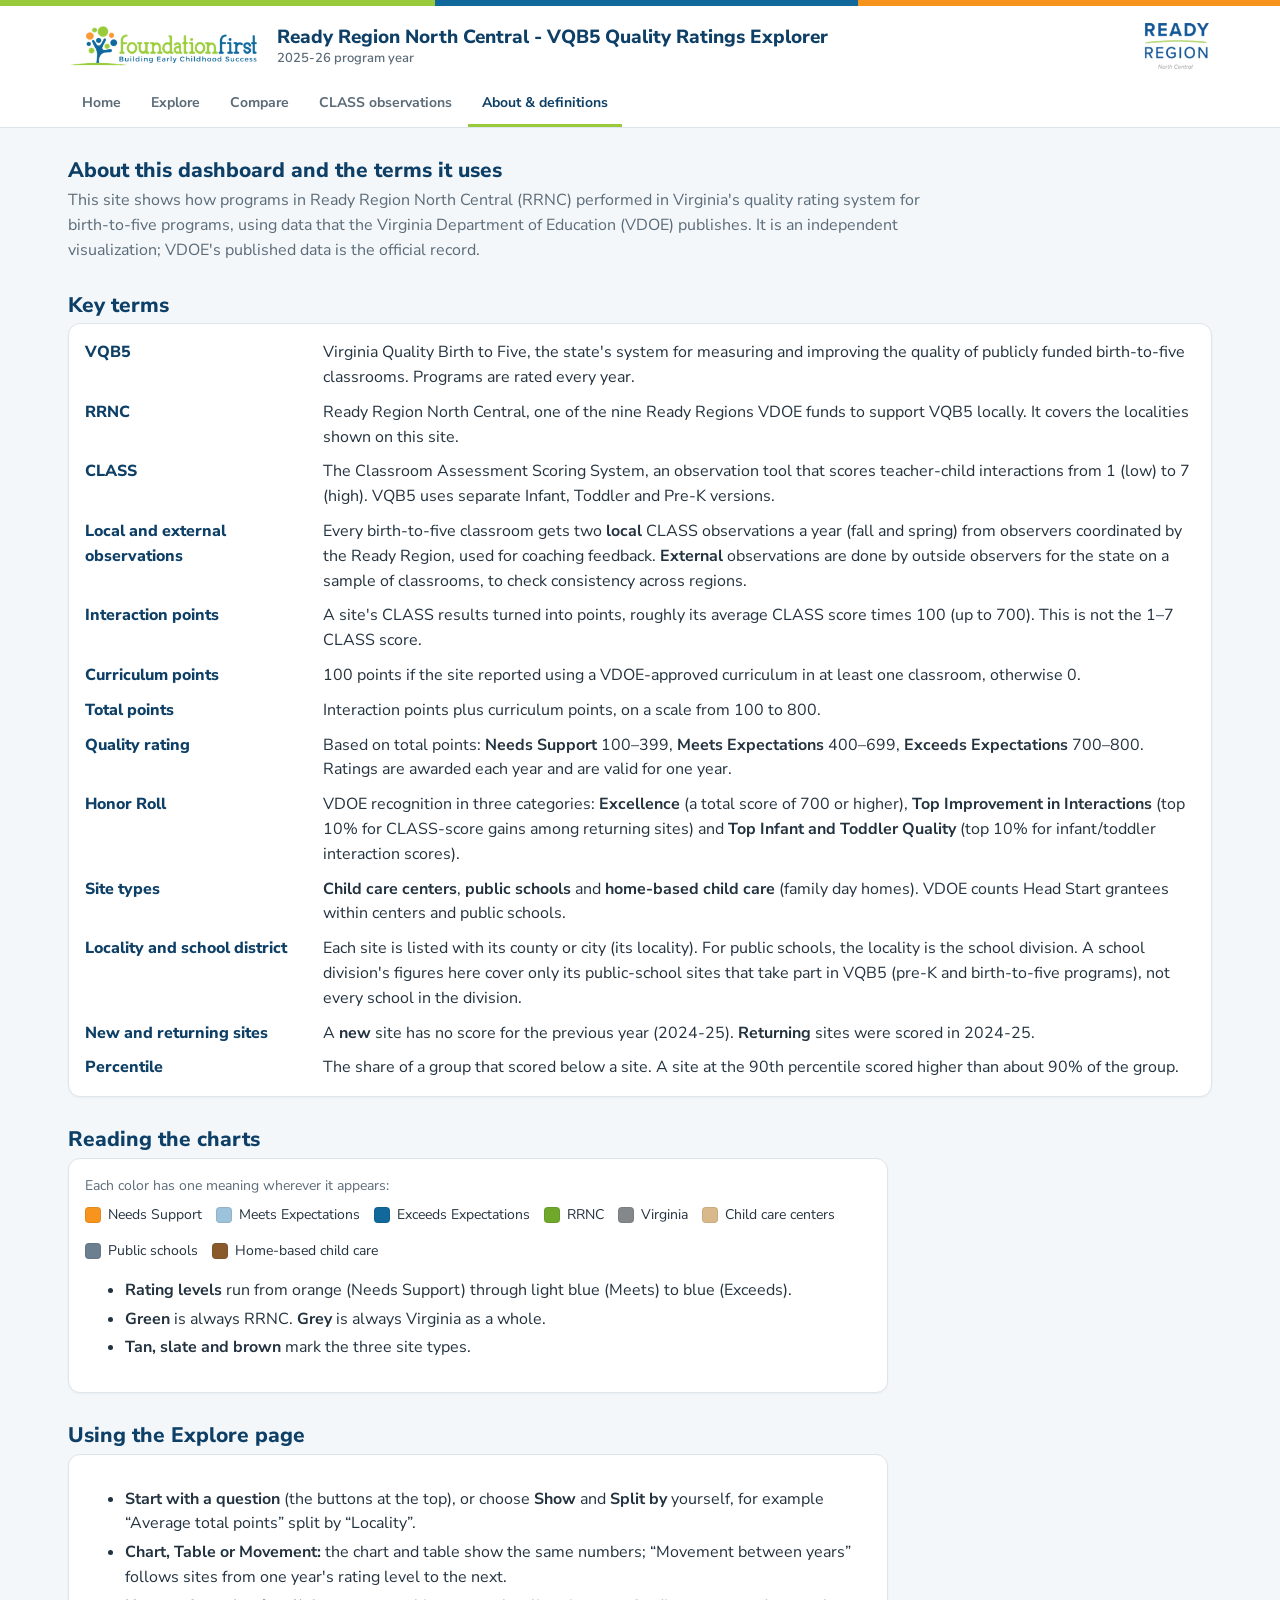
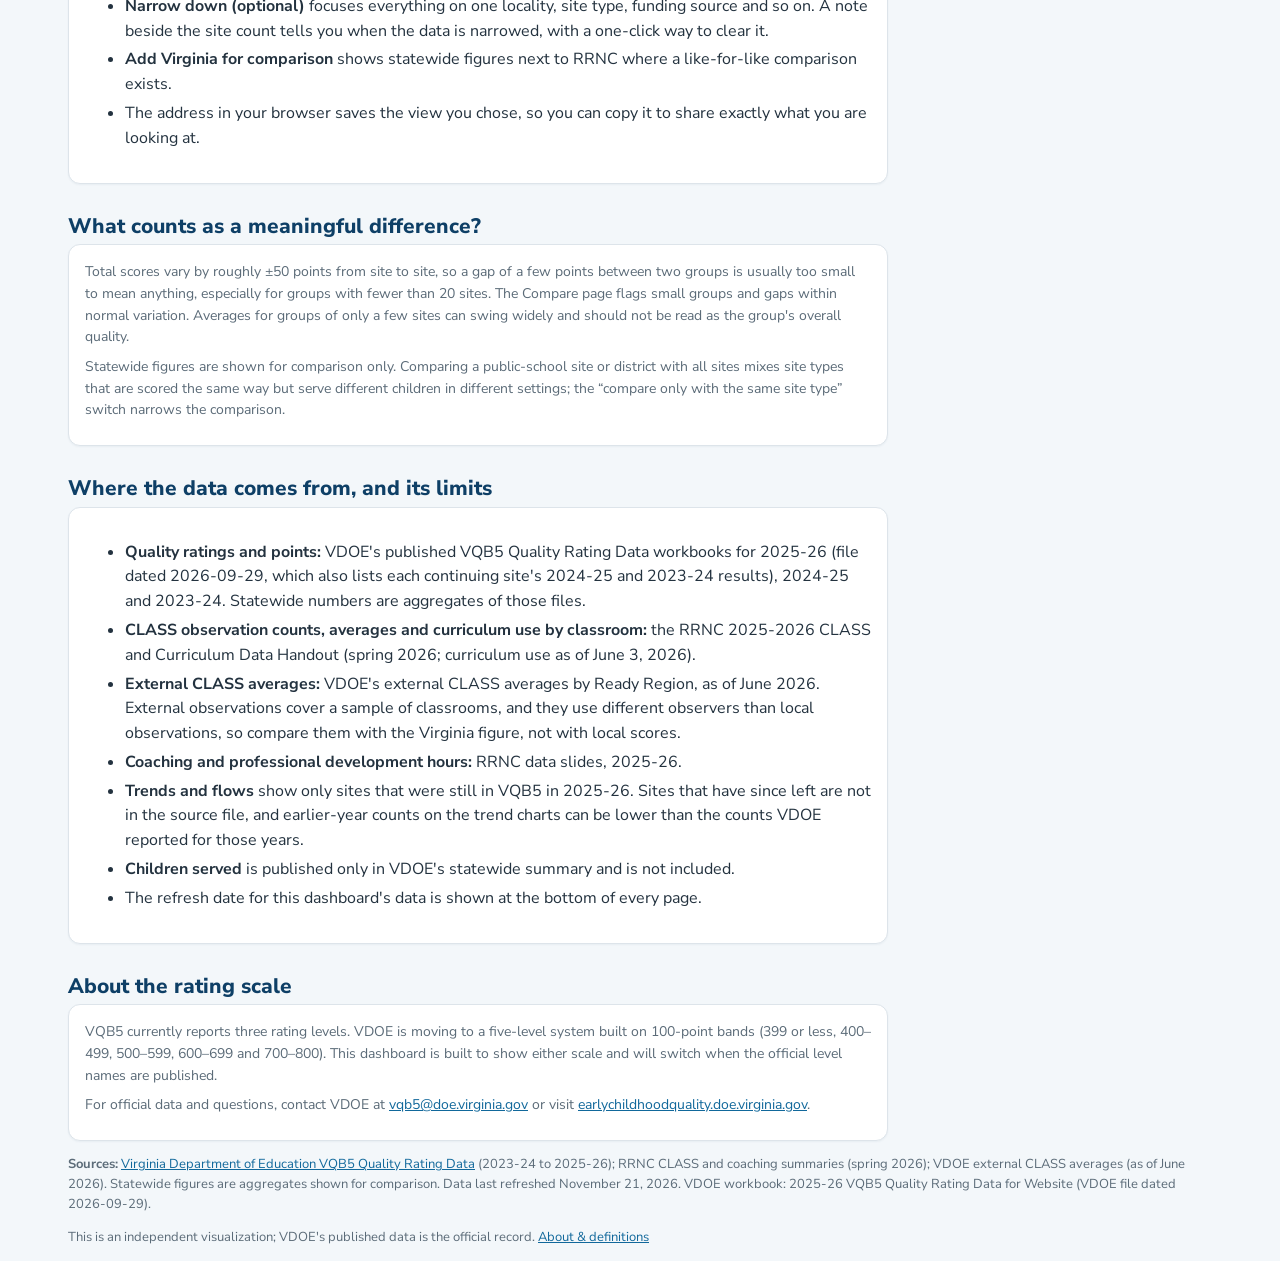
==== site/about.html @ 937602cb "Condense to Home / Explore / Compare / CLASS / About: one flexible Explore page (show x split-by x c" ====
<!doctype html>
<html lang="en"><head><meta charset="utf-8"><meta name="viewport" content="width=device-width,initial-scale=1">
<title>About &amp; definitions · RRNC Quality Ratings Dashboard</title><link rel="stylesheet" href="style.css">
<style>
.gloss{display:grid;grid-template-columns:minmax(150px,220px) 1fr;gap:10px 18px;margin:0}
.gloss dt{font-weight:800;color:var(--navy)}.gloss dd{margin:0}
.key{display:flex;gap:14px;flex-wrap:wrap;margin:6px 0 4px;font-size:14px}
.key span{display:inline-flex;align-items:center;gap:7px}.key i{width:16px;height:16px;border-radius:4px;display:inline-block;border:1px solid rgba(0,0,0,.08)}
.prose{max-width:820px}.prose li{margin:4px 0}
@media(max-width:640px){.gloss{grid-template-columns:1fr;gap:2px}.gloss dd{margin-bottom:10px}}
</style></head>
<body>
<main class="wrap">
<section><h2>About this dashboard and the terms it uses</h2>
<p class="lead">This site shows how programs in Ready Region North Central (RRNC) performed in Virginia's quality rating system for birth-to-five programs, using data that the Virginia Department of Education (VDOE) publishes. It is an independent visualization; VDOE's published data is the official record.</p></section>

<section><h2>Key terms</h2>
<div class="card"><dl class="gloss">
<dt>VQB5</dt><dd>Virginia Quality Birth to Five, the state's system for measuring and improving the quality of publicly funded birth-to-five classrooms. Programs are rated every year.</dd>
<dt>RRNC</dt><dd>Ready Region North Central, one of the nine Ready Regions VDOE funds to support VQB5 locally. It covers the localities shown on this site.</dd>
<dt>CLASS</dt><dd>The Classroom Assessment Scoring System, an observation tool that scores teacher-child interactions from 1 (low) to 7 (high). VQB5 uses separate Infant, Toddler and Pre-K versions.</dd>
<dt>Local and external observations</dt><dd>Every birth-to-five classroom gets two <b>local</b> CLASS observations a year (fall and spring) from observers coordinated by the Ready Region, used for coaching feedback. <b>External</b> observations are done by outside observers for the state on a sample of classrooms, to check consistency across regions.</dd>
<dt>Interaction points</dt><dd>A site's CLASS results turned into points, roughly its average CLASS score times 100 (up to 700). This is not the 1–7 CLASS score.</dd>
<dt>Curriculum points</dt><dd>100 points if the site reported using a VDOE-approved curriculum in at least one classroom, otherwise 0.</dd>
<dt>Total points</dt><dd>Interaction points plus curriculum points, on a scale from 100 to 800.</dd>
<dt>Quality rating</dt><dd>Based on total points: <b>Needs Support</b> 100–399, <b>Meets Expectations</b> 400–699, <b>Exceeds Expectations</b> 700–800. Ratings are awarded each year and are valid for one year.</dd>
<dt>Honor Roll</dt><dd>VDOE recognition in three categories: <b>Excellence</b> (a total score of 700 or higher), <b>Top Improvement in Interactions</b> (top 10% for CLASS-score gains among returning sites) and <b>Top Infant and Toddler Quality</b> (top 10% for infant/toddler interaction scores).</dd>
<dt>Site types</dt><dd><b>Child care centers</b>, <b>public schools</b> and <b>home-based child care</b> (family day homes). VDOE counts Head Start grantees within centers and public schools.</dd>
<dt>Locality and school district</dt><dd>Each site is listed with its county or city (its locality). For public schools, the locality is the school division. A school division's figures here cover only its public-school sites that take part in VQB5 (pre-K and birth-to-five programs), not every school in the division.</dd>
<dt>New and returning sites</dt><dd>A <b>new</b> site has no score for the previous year (2024-25). <b>Returning</b> sites were scored in 2024-25.</dd>
<dt>Percentile</dt><dd>The share of a group that scored below a site. A site at the 90th percentile scored higher than about 90% of the group.</dd>
</dl></div></section>

<section><h2>Reading the charts</h2>
<div class="card prose"><p>Each color has one meaning wherever it appears:</p>
<div class="key" id="key"></div>
<ul>
<li><b>Rating levels</b> run from orange (Needs Support) through light blue (Meets) to blue (Exceeds).</li>
<li><b>Green</b> is always RRNC. <b>Grey</b> is always Virginia as a whole.</li>
<li><b>Tan, slate and brown</b> mark the three site types.</li>
</ul></div></section>

<section><h2>Using the Explore page</h2>
<div class="card prose"><ul>
<li><b>Start with a question</b> (the buttons at the top), or choose <b>Show</b> and <b>Split by</b> yourself, for example “Average total points” split by “Locality”.</li>
<li><b>Chart, Table or Movement:</b> the chart and table show the same numbers; “Movement between years” follows sites from one year's rating level to the next.</li>
<li><b>Narrow down (optional)</b> focuses everything on one locality, site type, funding source and so on. A note beside the site count tells you when the data is narrowed, with a one-click way to clear it.</li>
<li><b>Add Virginia for comparison</b> shows statewide figures next to RRNC where a like-for-like comparison exists.</li>
<li>The address in your browser saves the view you chose, so you can copy it to share exactly what you are looking at.</li>
</ul></div></section>

<section><h2>What counts as a meaningful difference?</h2>
<div class="card prose"><p>Total scores vary by roughly ±50 points from site to site, so a gap of a few points between two groups is usually too small to mean anything, especially for groups with fewer than 20 sites. The Compare page flags small groups and gaps within normal variation. Averages for groups of only a few sites can swing widely and should not be read as the group's overall quality.</p>
<p>Statewide figures are shown for comparison only. Comparing a public-school site or district with all sites mixes site types that are scored the same way but serve different children in different settings; the “compare only with the same site type” switch narrows the comparison.</p></div></section>

<section><h2>Where the data comes from, and its limits</h2>
<div class="card prose"><ul>
<li><b>Quality ratings and points:</b> VDOE's published VQB5 Quality Rating Data workbooks for 2025-26 (file dated 2026-09-29, which also lists each continuing site's 2024-25 and 2023-24 results), 2024-25 and 2023-24. Statewide numbers are aggregates of those files.</li>
<li><b>CLASS observation counts, averages and curriculum use by classroom:</b> the RRNC 2025-2026 CLASS and Curriculum Data Handout (spring 2026; curriculum use as of June 3, 2026).</li>
<li><b>External CLASS averages:</b> VDOE's external CLASS averages by Ready Region, as of June 2026. External observations cover a sample of classrooms, and they use different observers than local observations, so compare them with the Virginia figure, not with local scores.</li>
<li><b>Coaching and professional development hours:</b> RRNC data slides, 2025-26.</li>
<li><b>Trends and flows</b> show only sites that were still in VQB5 in 2025-26. Sites that have since left are not in the source file, and earlier-year counts on the trend charts can be lower than the counts VDOE reported for those years.</li>
<li><b>Children served</b> is published only in VDOE's statewide summary and is not included.</li>
<li>The refresh date for this dashboard's data is shown at the bottom of every page.</li>
</ul></div></section>

<section><h2>About the rating scale</h2>
<div class="card prose"><p>VQB5 currently reports three rating levels. VDOE is moving to a five-level system built on 100-point bands (399 or less, 400–499, 500–599, 600–699 and 700–800). This dashboard is built to show either scale and will switch when the official level names are published.</p>
<p>For official data and questions, contact VDOE at <a href="mailto:vqb5@doe.virginia.gov">vqb5@doe.virginia.gov</a> or visit <a href="https://earlychildhoodquality.doe.virginia.gov/quality-ratings/">earlychildhoodquality.doe.virginia.gov</a>.</p></div></section>
</main>
<script src="common.js"></script>
<script>
// color key is built from the same palette the charts use, so it cannot drift out of sync
const sw = (c, t) => `<span><i style="background:${c}"></i>${t}</span>`;
$('#key').innerHTML = LEVELS.map(l => sw(l.color, l.name)).join('') + sw(P.rrnc, 'RRNC') + sw(P.grey, 'Virginia') + TYPES.map(t => sw(TCOLOR[t], TLABEL[t])).join('');
init('about', () => {}, {filters: false});
</script></body></html>
---- site/style.css ----
:root{--rrnc:#6FA82B;
  --blue:#11689B;--navy:#0E3F66;--rrnc:#135695;--green:#99CA3C;--green-d:#5F8F1B;--orange:#F7941D;--orange-d:#B5620A;
  --grey:#98999B;--ink:#23323f;--mute:#5b6b78;--line:#dde4ea;--bg:#f3f7fa;--card:#fff;--tint:#e8f1f7;--grid:#e9eef2;
}
*{box-sizing:border-box}
html{scroll-behavior:smooth}
body{margin:0;background:var(--bg);color:var(--ink);font:16px/1.55 'Nunito Sans',system-ui,-apple-system,Segoe UI,Roboto,sans-serif}
a{color:var(--blue)}
.wrap{max-width:1180px;margin:0 auto;padding:0 18px}
.stripe{height:6px;background:linear-gradient(90deg,var(--green) 0 34%,var(--blue) 34% 67%,var(--orange) 67% 100%)}
header{background:#fff;border-bottom:1px solid var(--line)}
.brand{display:flex;align-items:center;gap:18px;flex-wrap:wrap;padding:14px 0 6px}
.brand img{height:46px;width:auto;display:block}
.brand h1{font-size:19px;line-height:1.25;margin:0;color:var(--navy);font-weight:800}
.brand h1 small{display:block;font-weight:600;color:var(--mute);font-size:13px}
nav{display:flex;gap:2px;flex-wrap:wrap;padding-bottom:0;margin-top:4px}
nav a{padding:10px 14px;color:var(--mute);text-decoration:none;font-weight:700;font-size:14px;border-bottom:3px solid transparent}
nav a:hover{color:var(--navy)}
nav a.on{color:var(--navy);border-bottom-color:var(--green)}
#filters{background:#fff;border-bottom:1px solid var(--line)}
#filters .bar{display:flex;align-items:center;justify-content:space-between;padding:10px 0 0;gap:10px;flex-wrap:wrap}
#filters .bar b{color:var(--navy);font-size:14px}
#count{color:var(--blue);font-weight:800;font-size:14px}
#filters .grid-f{display:grid;grid-template-columns:repeat(auto-fit,minmax(170px,1fr));gap:10px;padding:8px 0 14px;align-items:end}
label{display:flex;flex-direction:column;font-size:13px;font-weight:700;color:var(--mute);gap:3px}
select,input[type=search]{font:inherit;font-size:14px;padding:7px 9px;border:1px solid #c5d0d9;border-radius:8px;background:#fff;color:var(--ink);min-width:0}
select:focus,input:focus,button:focus-visible,a:focus-visible{outline:3px solid #99CA3C88;outline-offset:1px}
button{font:inherit;font-size:14px;font-weight:700;padding:8px 13px;border:1px solid #c5d0d9;border-radius:8px;background:#fff;color:var(--navy);cursor:pointer}
button:hover{border-color:var(--blue)}
button.primary,.seg button.on{background:var(--blue);border-color:var(--blue);color:#fff}
main{padding:20px 0 40px}
.hero{background:linear-gradient(135deg,var(--navy),var(--rrnc) 60%,var(--blue));color:#fff;padding:26px 0 30px}
.hero h2{margin:0 0 6px;font-size:26px;line-height:1.25;font-weight:800}
.hero p{margin:0;max-width:820px;font-size:17px;opacity:.95}
.hero b{color:#d6ef9e}
.kpis{display:grid;grid-template-columns:repeat(auto-fit,minmax(180px,1fr));gap:12px;margin:0 0 18px}
.hero ~ main .kpis{margin-top:-22px}
.kpi,.card{background:var(--card);border:1px solid var(--line);border-radius:12px;padding:16px;box-shadow:0 1px 2px rgba(14,63,102,.05)}
.kpi{border-top:4px solid var(--rrnc)}
.kpi b{display:block;font-size:30px;line-height:1.15;color:var(--navy);font-weight:800}
.kpi span{color:var(--mute);font-size:13px;font-weight:600}
.plain-kpis{margin-top:0}
section{margin:26px 0 8px}
section>h2{font-size:21px;margin:0 0 2px;color:var(--navy);font-weight:800}
section>.lead{margin:0 0 12px;color:var(--mute);max-width:860px}
.grid{display:grid;grid-template-columns:repeat(auto-fit,minmax(min(100%,500px),1fr));gap:14px}
.card h3{font-size:16px;margin:0 0 2px;color:var(--navy);font-weight:800}
.card p{margin:0 0 8px;color:var(--mute);font-size:14px}
.card .insight{color:var(--ink);background:var(--tint);border-left:4px solid var(--blue);padding:8px 12px;border-radius:0 8px 8px 0;font-size:14px;margin:8px 0 0}
.insight b{color:var(--navy)}
.chart{width:100%;height:370px}.tall{height:480px}.short{height:300px}
.row{display:flex;gap:8px;align-items:center;flex-wrap:wrap;margin:0 0 8px}
.seg{display:inline-flex;gap:0;flex-wrap:wrap}.seg button{border-radius:0;margin-left:-1px}.seg button:first-child{border-radius:8px 0 0 8px;margin-left:0}.seg button:last-child{border-radius:0 8px 8px 0}
table{width:100%;border-collapse:collapse;font-size:13.5px}
th,td{padding:7px 6px;border-bottom:1px solid var(--line);text-align:left;vertical-align:middle;line-height:1.35}
th{background:var(--tint);color:var(--navy);font-weight:800;white-space:nowrap}
tr.grp th{background:transparent;text-align:center;border-bottom:2px solid var(--blue);padding:2px 8px 3px;font-size:13px;text-transform:uppercase;letter-spacing:.04em;color:var(--mute)}
td:first-child,th:first-child{white-space:nowrap;padding-left:2px}
td.n,th.n{text-align:right;font-variant-numeric:tabular-nums;white-space:nowrap}
tbody tr:last-child td{border-bottom:0}
tbody tr:hover{background:#f7fafc}
.tbl{overflow-x:auto;max-height:70vh}
th.sortable{cursor:pointer;position:sticky;top:0}
.pill{display:inline-block;padding:1px 9px;border-radius:10px;font-size:13px;font-weight:700;white-space:nowrap}
.pill.Needs{background:#fde3c3;color:#7a4300}.pill.Meets{background:#d8e8f3;color:#0b4a70}.pill.Exceeds{background:#e1f1c1;color:#40610f}
.note{color:var(--mute);font-size:13px}
footer{color:var(--mute);font-size:13px;padding:0 0 34px}
.cols2{display:grid;grid-template-columns:repeat(auto-fit,minmax(min(100%,380px),1fr));gap:14px}
.logos{margin-left:auto;display:flex;gap:14px;align-items:center}
@media(max-width:640px){.hero h2{font-size:22px}.brand img.rr{display:none}.chart{height:330px}}
@media print{#filters,nav,.seg{display:none}body{background:#fff}.card,.kpi{box-shadow:none}}

.preview-banner{background:#fff4e0;border-bottom:1px solid #f3d29a;color:#7a4300;font-size:13px;padding:7px 0}.preview-banner a{color:#7a4300;font-weight:800}

.smalln{background:#eef3f7;border-left:4px solid var(--navy);color:var(--ink);font-size:13px;padding:7px 12px;margin:0 0 12px;border-radius:0 8px 8px 0}
@media(max-width:640px){
  .kpis{grid-template-columns:repeat(2,1fr)}.kpi{padding:12px}.kpi b{font-size:24px}
  nav{flex-wrap:nowrap;overflow-x:auto;-webkit-overflow-scrolling:touch}nav a{white-space:nowrap}
}
.tbl{background:linear-gradient(to right,#fff 30%,rgba(255,255,255,0)),linear-gradient(to right,rgba(255,255,255,0),#fff 70%) 100% 0,radial-gradient(farthest-side at 0 50%,rgba(14,63,102,.22),rgba(0,0,0,0)),radial-gradient(farthest-side at 100% 50%,rgba(14,63,102,.22),rgba(0,0,0,0)) 100% 0;background-repeat:no-repeat;background-size:40px 100%,40px 100%,14px 100%,14px 100%;background-attachment:local,local,scroll,scroll}

.tbl.wrap1 td:first-child{white-space:normal;min-width:150px}

/* filters stay out of the way until asked for */
#filters .grid-f{display:none}#filters.open .grid-f{display:grid}
#filters .bar{padding:8px 0}
/* Home: question menu */
.qgrid{display:grid;grid-template-columns:repeat(auto-fit,minmax(min(100%,280px),1fr));gap:12px}
a.qcard{display:block;text-decoration:none;color:var(--ink);background:var(--card);border:1px solid var(--line);border-left:5px solid var(--rrnc);border-radius:12px;padding:16px 18px;box-shadow:0 1px 2px rgba(14,63,102,.05)}
a.qcard:hover,a.qcard:focus-visible{border-color:var(--rrnc);box-shadow:0 4px 12px rgba(14,63,102,.12)}
a.qcard b{display:block;font-size:17px;color:var(--navy);margin-bottom:4px}a.qcard span{color:var(--mute);font-size:14px}
/* Explore: starter chips and controls */
.chips{display:flex;flex-wrap:wrap;gap:8px;margin:0 0 12px}
.chip{border-radius:999px;padding:7px 14px;font-size:14px;background:#fff}
.chip.on{background:var(--navy);border-color:var(--navy);color:#fff}
.controls{display:grid;grid-template-columns:repeat(auto-fit,minmax(210px,1fr));gap:12px;align-items:end;margin-bottom:14px}
.controls .chk{flex-direction:row;align-items:center;gap:8px;font-size:14px;color:var(--ink);font-weight:600}.controls .chk input{width:18px;height:18px;accent-color:var(--rrnc)}
.controls .disabled{opacity:.5}
.viewseg{display:inline-flex;flex-wrap:wrap}.viewseg button{border-radius:0;margin-left:-1px}.viewseg button:first-child{border-radius:8px 0 0 8px;margin-left:0}.viewseg button:last-child{border-radius:0 8px 8px 0}
.viewseg button.on{background:var(--navy);border-color:var(--navy);color:#fff}
.tabs{display:flex;gap:8px;margin:0 0 14px;flex-wrap:wrap}
.controls>div:last-child{grid-column:1/-1}

@media(max-width:640px){.xmain{display:flex;flex-direction:column}.xmain .kpis{order:3;margin-top:14px}}
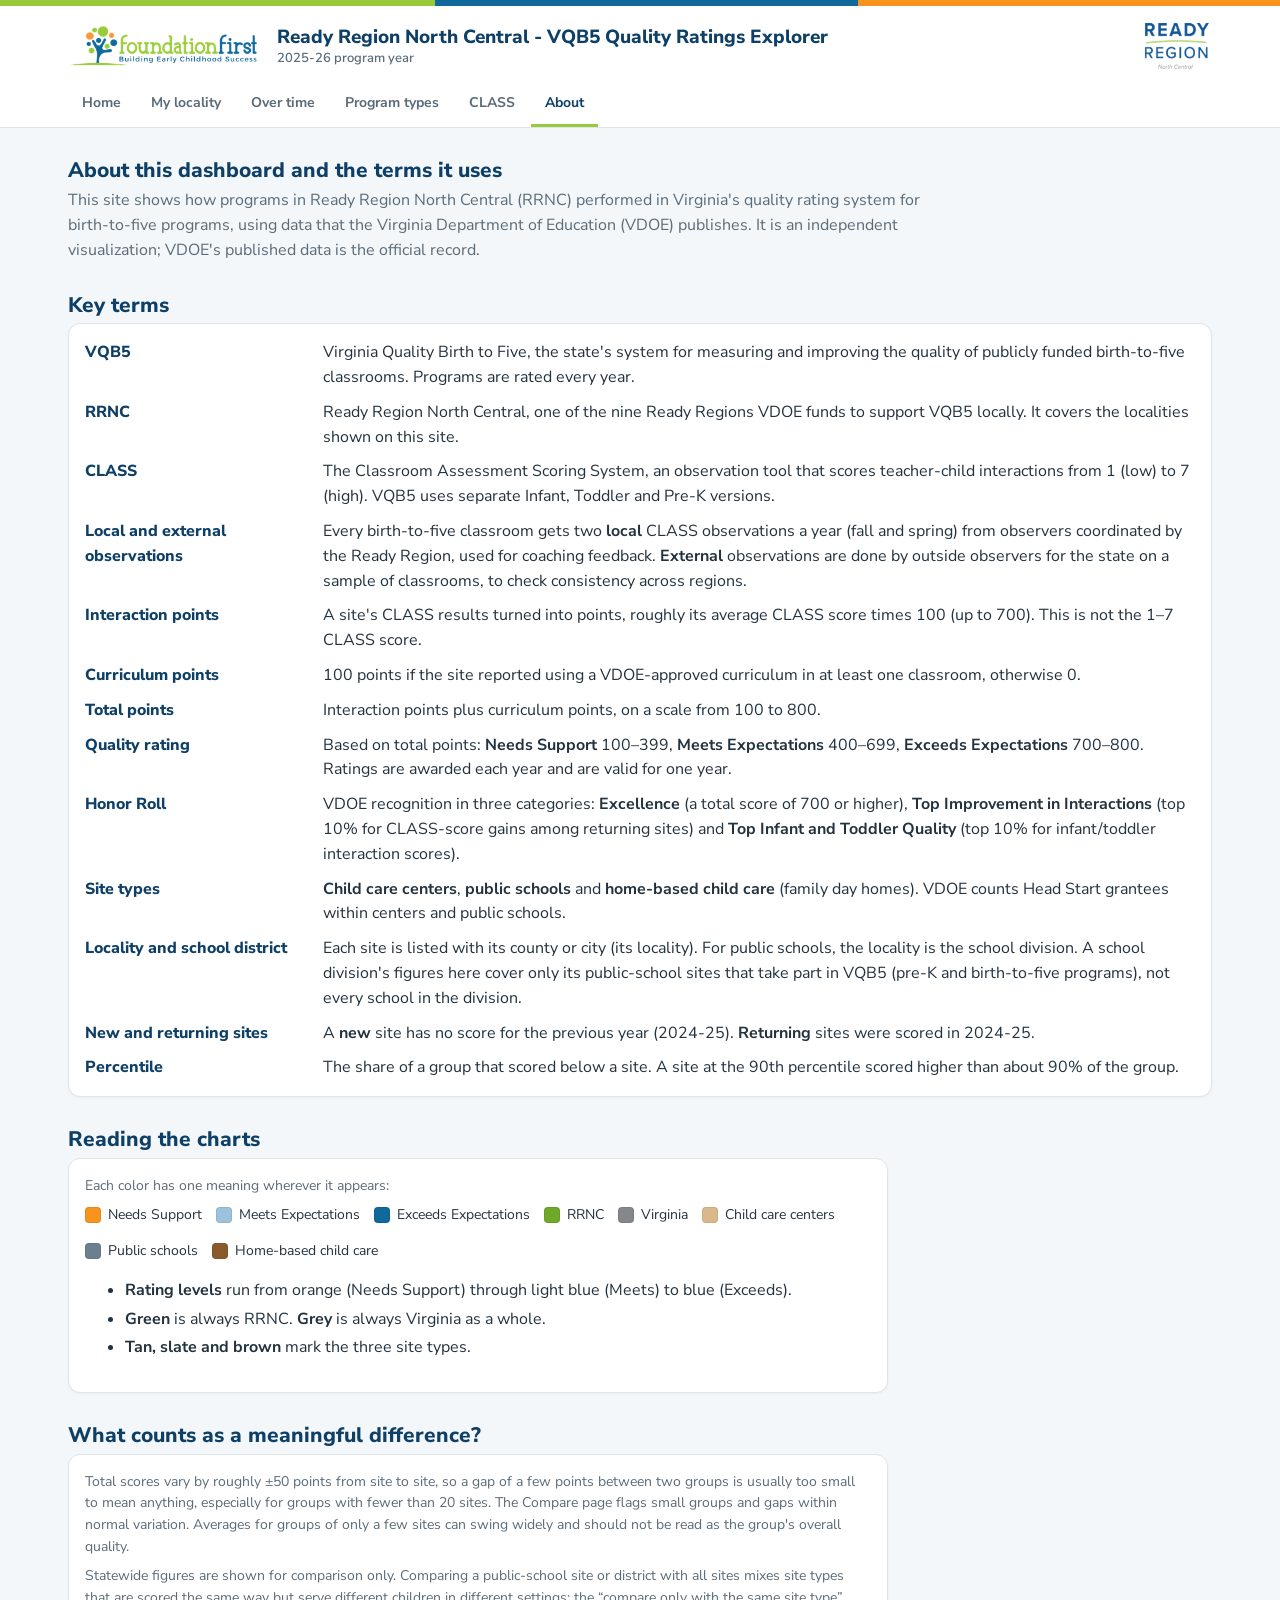
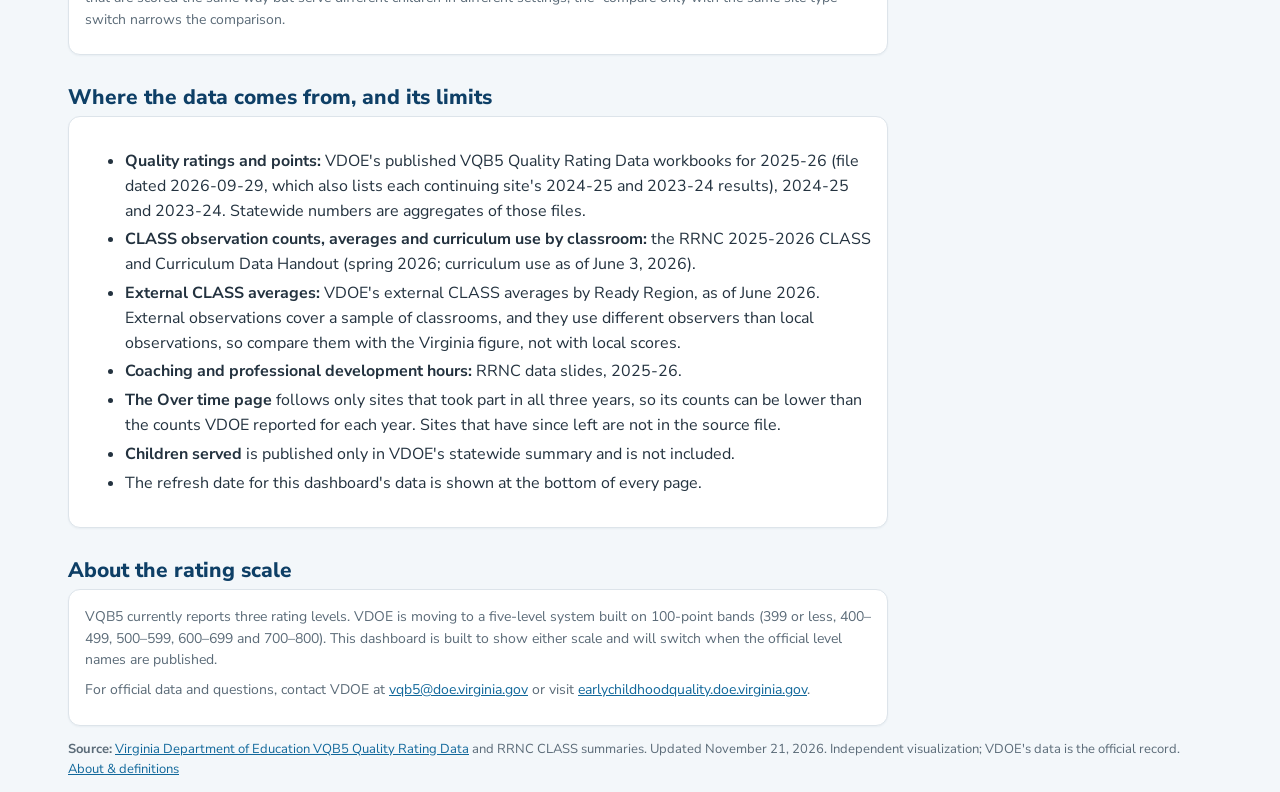
==== commit 32efff49: "Guided answers: My locality, Over time, Program types pages (one sentence + one chart + at most one " ====
--- a/site/about.html
+++ b/site/about.html
@@ -40,15 +40,6 @@
 <li><b>Tan, slate and brown</b> mark the three site types.</li>
 </ul></div></section>
 
-<section><h2>Using the Explore page</h2>
-<div class="card prose"><ul>
-<li><b>Start with a question</b> (the buttons at the top), or choose <b>Show</b> and <b>Split by</b> yourself, for example “Average total points” split by “Locality”.</li>
-<li><b>Chart, Table or Movement:</b> the chart and table show the same numbers; “Movement between years” follows sites from one year's rating level to the next.</li>
-<li><b>Narrow down (optional)</b> focuses everything on one locality, site type, funding source and so on. A note beside the site count tells you when the data is narrowed, with a one-click way to clear it.</li>
-<li><b>Add Virginia for comparison</b> shows statewide figures next to RRNC where a like-for-like comparison exists.</li>
-<li>The address in your browser saves the view you chose, so you can copy it to share exactly what you are looking at.</li>
-</ul></div></section>
-
 <section><h2>What counts as a meaningful difference?</h2>
 <div class="card prose"><p>Total scores vary by roughly ±50 points from site to site, so a gap of a few points between two groups is usually too small to mean anything, especially for groups with fewer than 20 sites. The Compare page flags small groups and gaps within normal variation. Averages for groups of only a few sites can swing widely and should not be read as the group's overall quality.</p>
 <p>Statewide figures are shown for comparison only. Comparing a public-school site or district with all sites mixes site types that are scored the same way but serve different children in different settings; the “compare only with the same site type” switch narrows the comparison.</p></div></section>
@@ -59,7 +50,7 @@
 <li><b>CLASS observation counts, averages and curriculum use by classroom:</b> the RRNC 2025-2026 CLASS and Curriculum Data Handout (spring 2026; curriculum use as of June 3, 2026).</li>
 <li><b>External CLASS averages:</b> VDOE's external CLASS averages by Ready Region, as of June 2026. External observations cover a sample of classrooms, and they use different observers than local observations, so compare them with the Virginia figure, not with local scores.</li>
 <li><b>Coaching and professional development hours:</b> RRNC data slides, 2025-26.</li>
-<li><b>Trends and flows</b> show only sites that were still in VQB5 in 2025-26. Sites that have since left are not in the source file, and earlier-year counts on the trend charts can be lower than the counts VDOE reported for those years.</li>
+<li><b>The Over time page</b> follows only sites that took part in all three years, so its counts can be lower than the counts VDOE reported for each year. Sites that have since left are not in the source file.</li>
 <li><b>Children served</b> is published only in VDOE's statewide summary and is not included.</li>
 <li>The refresh date for this dashboard's data is shown at the bottom of every page.</li>
 </ul></div></section>
--- a/site/style.css
+++ b/site/style.css
@@ -102,3 +102,12 @@
 .controls>div:last-child{grid-column:1/-1}
 
 @media(max-width:640px){.xmain{display:flex;flex-direction:column}.xmain .kpis{order:3;margin-top:14px}}
+
+/* answer-first pages: one plain sentence, then the picture */
+.answer{background:var(--card);border:1px solid var(--line);border-left:6px solid var(--rrnc);border-radius:12px;padding:16px 20px;margin:0 0 16px;font-size:20px;line-height:1.45;color:var(--navy)}
+.answer b{color:var(--ink)}
+.pick{background:var(--card);border:1px solid var(--line);border-radius:12px;padding:14px 16px;margin:0 0 16px;max-width:640px}
+.pick select{font-size:17px;padding:10px 12px;width:100%}
+.pick label{font-size:15px;color:var(--navy)}
+.more{margin-top:16px}.more summary{cursor:pointer;font-weight:800;color:var(--navy);padding:10px 0}
+.small{font-size:14px;color:var(--mute);margin:4px 0 14px}
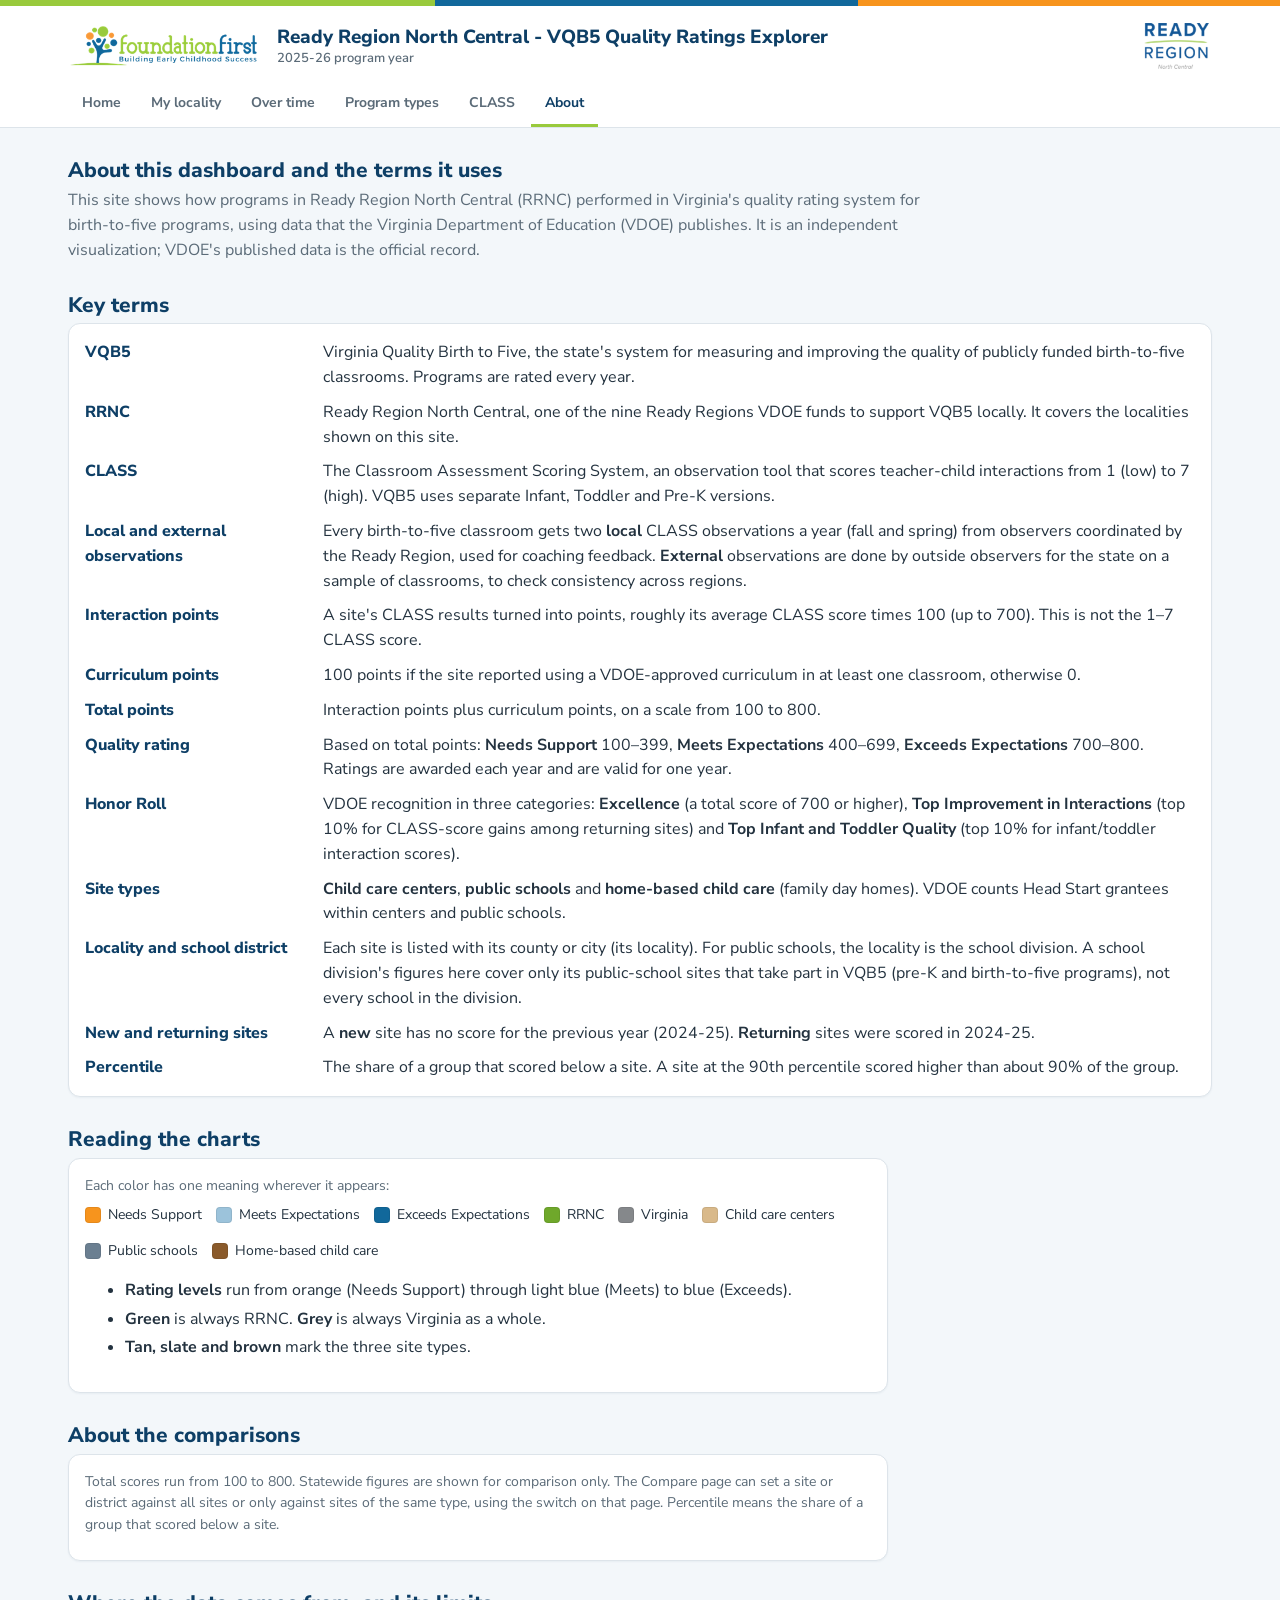
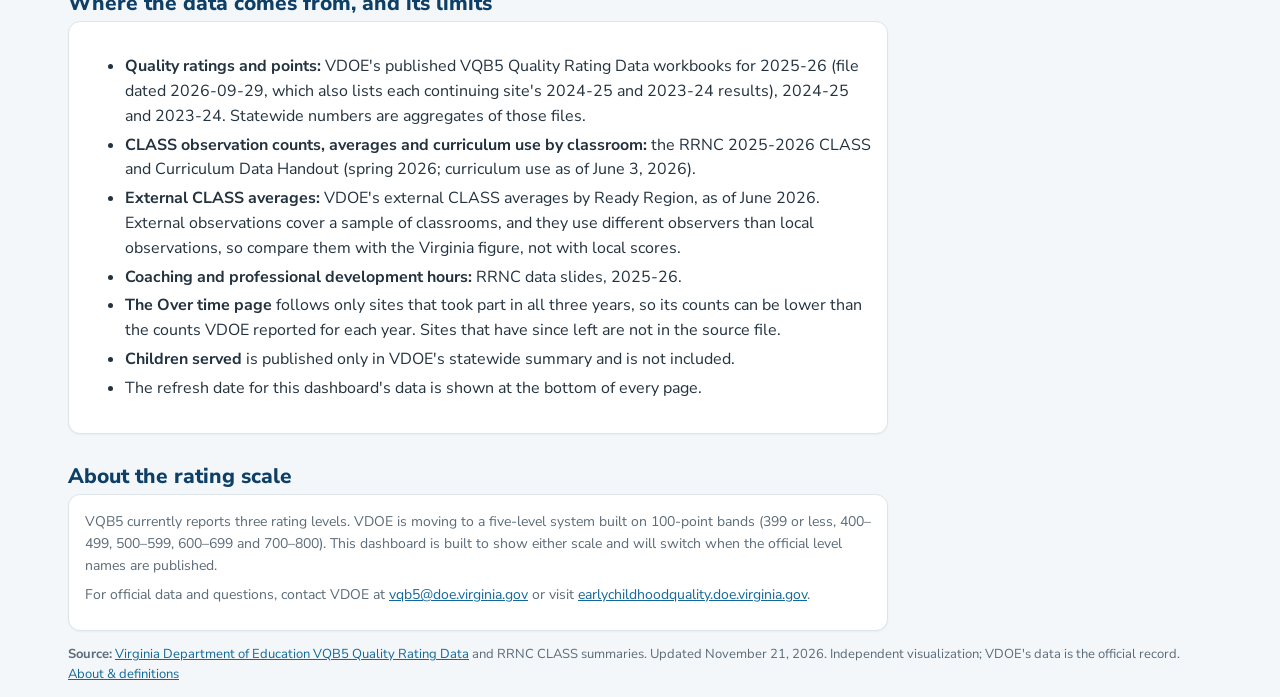
==== commit d2379d69: "Remove all judgment language (no 'meaningful difference', 'too close to call', 'steady', 'within nor" ====
--- a/site/about.html
+++ b/site/about.html
@@ -40,9 +40,8 @@
 <li><b>Tan, slate and brown</b> mark the three site types.</li>
 </ul></div></section>
 
-<section><h2>What counts as a meaningful difference?</h2>
-<div class="card prose"><p>Total scores vary by roughly ±50 points from site to site, so a gap of a few points between two groups is usually too small to mean anything, especially for groups with fewer than 20 sites. The Compare page flags small groups and gaps within normal variation. Averages for groups of only a few sites can swing widely and should not be read as the group's overall quality.</p>
-<p>Statewide figures are shown for comparison only. Comparing a public-school site or district with all sites mixes site types that are scored the same way but serve different children in different settings; the “compare only with the same site type” switch narrows the comparison.</p></div></section>
+<section><h2>About the comparisons</h2>
+<div class="card prose"><p>Total scores run from 100 to 800. Statewide figures are shown for comparison only. The Compare page can set a site or district against all sites or only against sites of the same type, using the switch on that page. Percentile means the share of a group that scored below a site.</p></div></section>
 
 <section><h2>Where the data comes from, and its limits</h2>
 <div class="card prose"><ul>
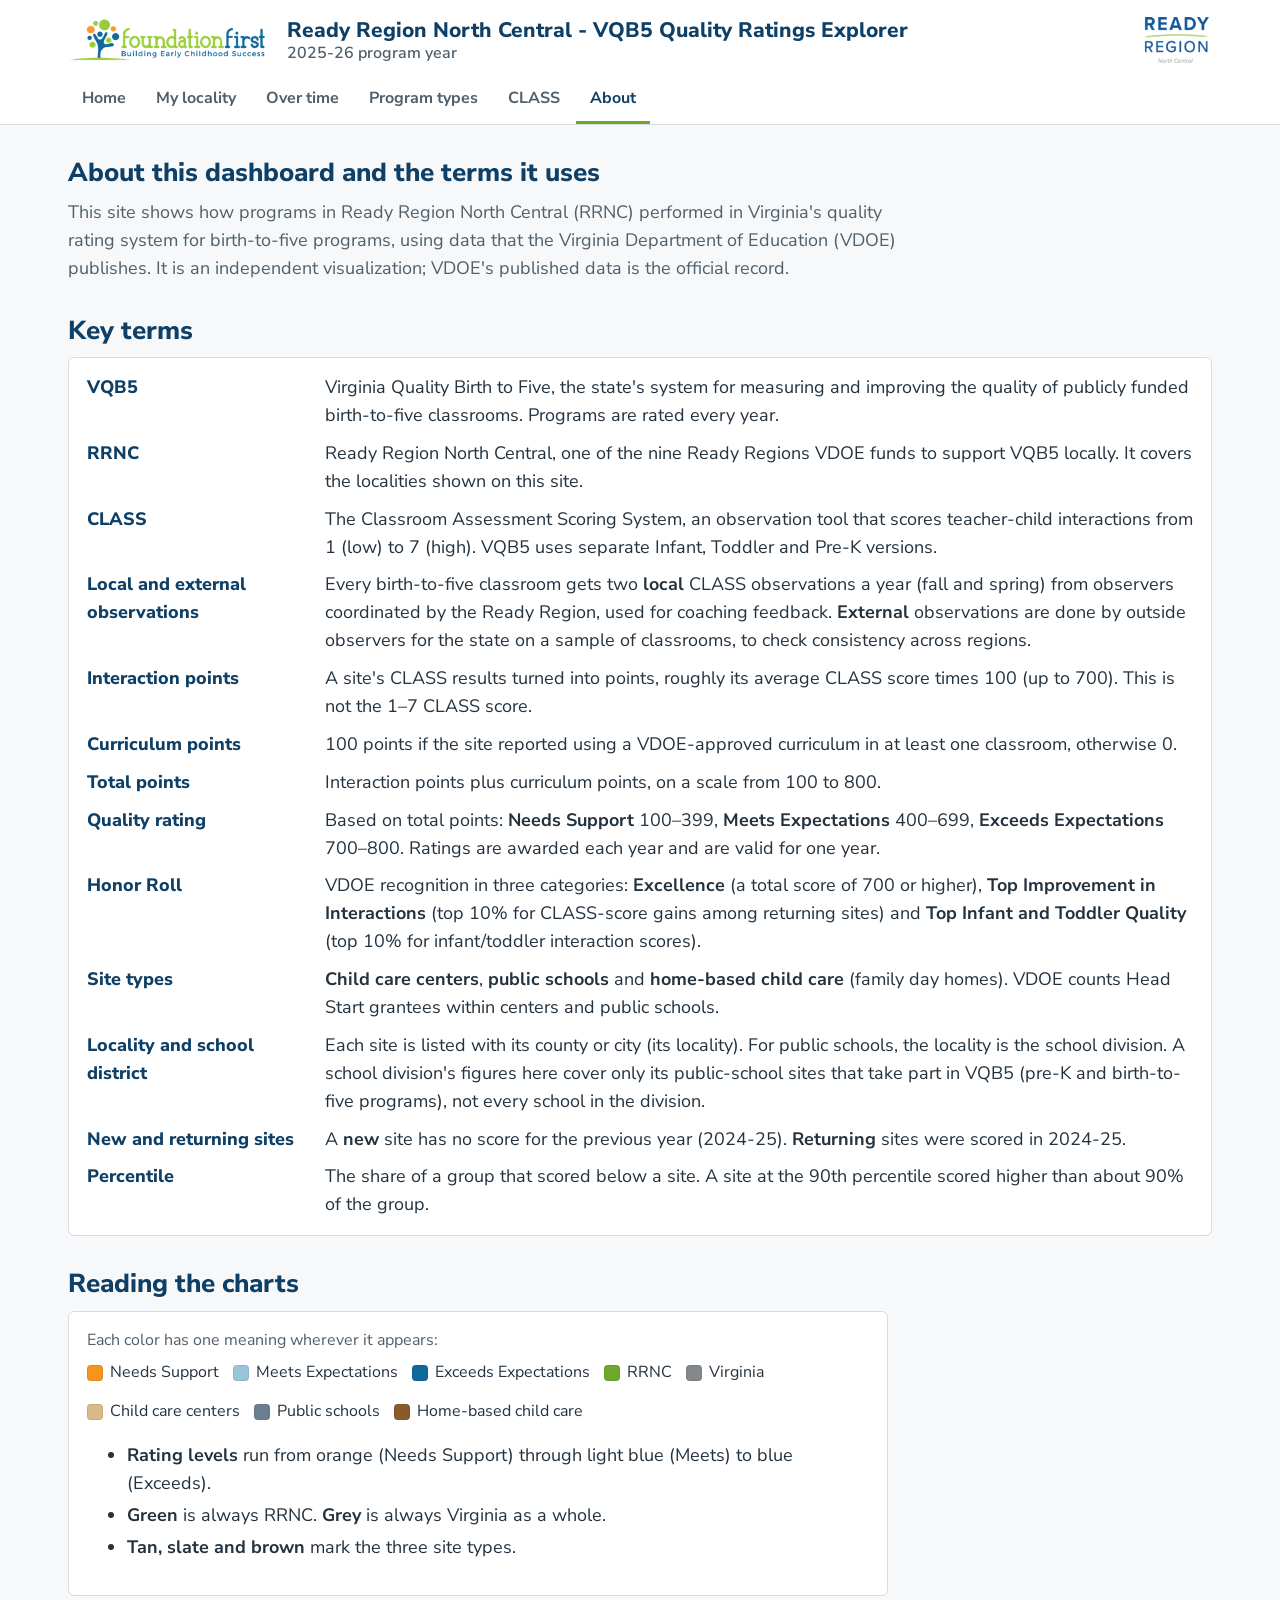
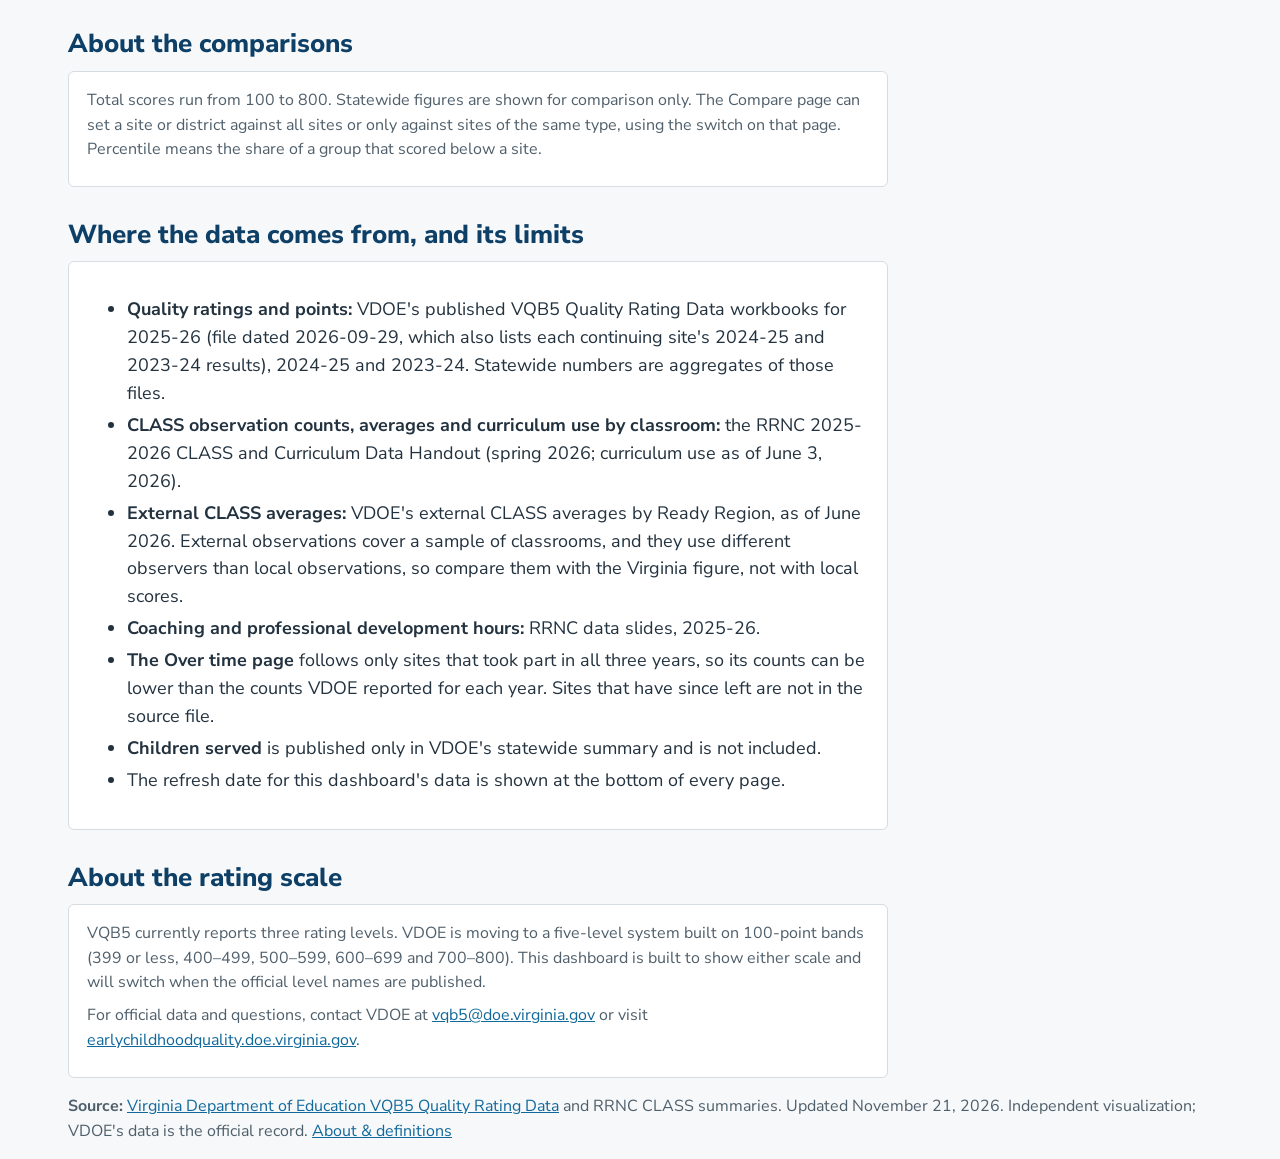
==== commit 3f6f8156: "Raise minimum text to 16px (15px in charts); plainer look: flat banner, no stripe/gradient/shadows/c" ====
--- a/site/about.html
+++ b/site/about.html
@@ -4,7 +4,7 @@
 <style>
 .gloss{display:grid;grid-template-columns:minmax(150px,220px) 1fr;gap:10px 18px;margin:0}
 .gloss dt{font-weight:800;color:var(--navy)}.gloss dd{margin:0}
-.key{display:flex;gap:14px;flex-wrap:wrap;margin:6px 0 4px;font-size:14px}
+.key{display:flex;gap:14px;flex-wrap:wrap;margin:6px 0 4px;font-size:16px}
 .key span{display:inline-flex;align-items:center;gap:7px}.key i{width:16px;height:16px;border-radius:4px;display:inline-block;border:1px solid rgba(0,0,0,.08)}
 .prose{max-width:820px}.prose li{margin:4px 0}
 @media(max-width:640px){.gloss{grid-template-columns:1fr;gap:2px}.gloss dd{margin-bottom:10px}}
--- a/site/style.css
+++ b/site/style.css
@@ -1,113 +1,103 @@
-:root{--rrnc:#6FA82B;
-  --blue:#11689B;--navy:#0E3F66;--rrnc:#135695;--green:#99CA3C;--green-d:#5F8F1B;--orange:#F7941D;--orange-d:#B5620A;
-  --grey:#98999B;--ink:#23323f;--mute:#5b6b78;--line:#dde4ea;--bg:#f3f7fa;--card:#fff;--tint:#e8f1f7;--grid:#e9eef2;
+/* Foundation First palette (sampled from the FF / Ready Region logos).
+   Type scale: nothing on the site is smaller than 16px (charts: 14px axis text). */
+:root{
+  --blue:#11689B;--navy:#0E3F66;--rrnc:#6FA82B;--orange:#F7941D;
+  --ink:#23323f;--mute:#4f5f6b;--line:#d5dde3;--bg:#f6f8fa;--card:#fff;
 }
 *{box-sizing:border-box}
 html{scroll-behavior:smooth}
-body{margin:0;background:var(--bg);color:var(--ink);font:16px/1.55 'Nunito Sans',system-ui,-apple-system,Segoe UI,Roboto,sans-serif}
+body{margin:0;background:var(--bg);color:var(--ink);font:18px/1.55 'Nunito Sans',system-ui,-apple-system,Segoe UI,Roboto,sans-serif}
 a{color:var(--blue)}
 .wrap{max-width:1180px;margin:0 auto;padding:0 18px}
-.stripe{height:6px;background:linear-gradient(90deg,var(--green) 0 34%,var(--blue) 34% 67%,var(--orange) 67% 100%)}
+
 header{background:#fff;border-bottom:1px solid var(--line)}
-.brand{display:flex;align-items:center;gap:18px;flex-wrap:wrap;padding:14px 0 6px}
-.brand img{height:46px;width:auto;display:block}
-.brand h1{font-size:19px;line-height:1.25;margin:0;color:var(--navy);font-weight:800}
-.brand h1 small{display:block;font-weight:600;color:var(--mute);font-size:13px}
-nav{display:flex;gap:2px;flex-wrap:wrap;padding-bottom:0;margin-top:4px}
-nav a{padding:10px 14px;color:var(--mute);text-decoration:none;font-weight:700;font-size:14px;border-bottom:3px solid transparent}
+.brand{display:flex;align-items:center;gap:20px;flex-wrap:wrap;padding:14px 0 6px}
+.brand img{height:48px;width:auto;display:block}
+.brand h1{font-size:21px;line-height:1.25;margin:0;color:var(--navy);font-weight:800}
+.brand h1 small{display:block;font-weight:600;color:var(--mute);font-size:16px}
+.logos{margin-left:auto;display:flex;gap:14px;align-items:center}
+nav{display:flex;gap:2px;flex-wrap:wrap;margin-top:4px}
+nav a{padding:10px 14px;color:var(--mute);text-decoration:none;font-weight:700;font-size:16px;border-bottom:3px solid transparent}
 nav a:hover{color:var(--navy)}
-nav a.on{color:var(--navy);border-bottom-color:var(--green)}
-#filters{background:#fff;border-bottom:1px solid var(--line)}
-#filters .bar{display:flex;align-items:center;justify-content:space-between;padding:10px 0 0;gap:10px;flex-wrap:wrap}
-#filters .bar b{color:var(--navy);font-size:14px}
-#count{color:var(--blue);font-weight:800;font-size:14px}
-#filters .grid-f{display:grid;grid-template-columns:repeat(auto-fit,minmax(170px,1fr));gap:10px;padding:8px 0 14px;align-items:end}
-label{display:flex;flex-direction:column;font-size:13px;font-weight:700;color:var(--mute);gap:3px}
-select,input[type=search]{font:inherit;font-size:14px;padding:7px 9px;border:1px solid #c5d0d9;border-radius:8px;background:#fff;color:var(--ink);min-width:0}
-select:focus,input:focus,button:focus-visible,a:focus-visible{outline:3px solid #99CA3C88;outline-offset:1px}
-button{font:inherit;font-size:14px;font-weight:700;padding:8px 13px;border:1px solid #c5d0d9;border-radius:8px;background:#fff;color:var(--navy);cursor:pointer}
-button:hover{border-color:var(--blue)}
-button.primary,.seg button.on{background:var(--blue);border-color:var(--blue);color:#fff}
-main{padding:20px 0 40px}
-.hero{background:linear-gradient(135deg,var(--navy),var(--rrnc) 60%,var(--blue));color:#fff;padding:26px 0 30px}
-.hero h2{margin:0 0 6px;font-size:26px;line-height:1.25;font-weight:800}
-.hero p{margin:0;max-width:820px;font-size:17px;opacity:.95}
-.hero b{color:#d6ef9e}
-.kpis{display:grid;grid-template-columns:repeat(auto-fit,minmax(180px,1fr));gap:12px;margin:0 0 18px}
-.hero ~ main .kpis{margin-top:-22px}
-.kpi,.card{background:var(--card);border:1px solid var(--line);border-radius:12px;padding:16px;box-shadow:0 1px 2px rgba(14,63,102,.05)}
-.kpi{border-top:4px solid var(--rrnc)}
-.kpi b{display:block;font-size:30px;line-height:1.15;color:var(--navy);font-weight:800}
-.kpi span{color:var(--mute);font-size:13px;font-weight:600}
-.plain-kpis{margin-top:0}
-section{margin:26px 0 8px}
-section>h2{font-size:21px;margin:0 0 2px;color:var(--navy);font-weight:800}
-section>.lead{margin:0 0 12px;color:var(--mute);max-width:860px}
-.grid{display:grid;grid-template-columns:repeat(auto-fit,minmax(min(100%,500px),1fr));gap:14px}
-.card h3{font-size:16px;margin:0 0 2px;color:var(--navy);font-weight:800}
-.card p{margin:0 0 8px;color:var(--mute);font-size:14px}
-.card .insight{color:var(--ink);background:var(--tint);border-left:4px solid var(--blue);padding:8px 12px;border-radius:0 8px 8px 0;font-size:14px;margin:8px 0 0}
-.insight b{color:var(--navy)}
-.chart{width:100%;height:370px}.tall{height:480px}.short{height:300px}
-.row{display:flex;gap:8px;align-items:center;flex-wrap:wrap;margin:0 0 8px}
-.seg{display:inline-flex;gap:0;flex-wrap:wrap}.seg button{border-radius:0;margin-left:-1px}.seg button:first-child{border-radius:8px 0 0 8px;margin-left:0}.seg button:last-child{border-radius:0 8px 8px 0}
-table{width:100%;border-collapse:collapse;font-size:13.5px}
-th,td{padding:7px 6px;border-bottom:1px solid var(--line);text-align:left;vertical-align:middle;line-height:1.35}
-th{background:var(--tint);color:var(--navy);font-weight:800;white-space:nowrap}
-tr.grp th{background:transparent;text-align:center;border-bottom:2px solid var(--blue);padding:2px 8px 3px;font-size:13px;text-transform:uppercase;letter-spacing:.04em;color:var(--mute)}
+nav a.on{color:var(--navy);border-bottom-color:var(--rrnc)}
+
+main{padding:22px 0 44px}
+.hero{background:var(--navy);color:#fff;padding:28px 0 30px}
+.hero h2{margin:0 0 8px;font-size:32px;line-height:1.25;font-weight:800;max-width:980px}
+.hero p{margin:0;max-width:860px;font-size:20px}
+
+section{margin:28px 0 8px}
+section>h2{font-size:26px;margin:0 0 6px;color:var(--navy);font-weight:800}
+section>.lead{margin:0 0 14px;color:var(--mute);max-width:860px}
+
+/* plain tiles and cards: thin border, small radius, no shadow */
+.kpis{display:grid;grid-template-columns:repeat(auto-fit,minmax(168px,1fr));gap:12px;margin:0 0 20px}
+.kpi,.card{background:var(--card);border:1px solid var(--line);border-radius:6px;padding:16px 18px}
+.kpi b{display:block;font-size:34px;line-height:1.15;color:var(--navy);font-weight:800}
+.kpi span{color:var(--mute);font-size:16px;font-weight:600}
+.dot{display:inline-block;width:13px;height:13px;border-radius:2px;margin-right:8px;vertical-align:-1px}
+.grid{display:grid;grid-template-columns:repeat(auto-fit,minmax(min(100%,500px),1fr));gap:16px}
+.card h3{font-size:20px;margin:0 0 6px;color:var(--navy);font-weight:800}
+.card p{margin:0 0 8px;color:var(--mute);font-size:16px}
+.insight{margin:12px 0 0;color:var(--ink);font-size:17px}
+.chart{width:100%;height:370px}.tall{height:480px}.short{height:310px}
+
+/* the one-sentence answer on each page: just large text */
+.answer{font-size:23px;line-height:1.4;color:var(--navy);margin:0 0 20px;max-width:920px}
+.answer b{font-weight:800}
+.pick{background:var(--card);border:1px solid var(--line);border-radius:6px;padding:14px 16px;margin:0 0 18px;max-width:660px}
+.pick label{font-size:17px;color:var(--navy)}
+.pick select{font-size:18px;padding:10px 12px;width:100%}
+
+/* Home: question list */
+.qgrid{display:grid;grid-template-columns:repeat(auto-fit,minmax(min(100%,300px),1fr));gap:12px}
+a.qcard{display:block;text-decoration:none;color:var(--navy);background:var(--card);border:1px solid var(--line);border-radius:6px;padding:18px 20px;font-size:20px;font-weight:800;line-height:1.3}
+a.qcard:hover,a.qcard:focus-visible{border-color:var(--navy);text-decoration:underline}
+
+/* forms and buttons */
+label{display:flex;flex-direction:column;font-size:16px;font-weight:700;color:var(--mute);gap:4px}
+select,input[type=search]{font:inherit;font-size:16px;padding:9px 11px;border:1px solid #b9c5cd;border-radius:6px;background:#fff;color:var(--ink);min-width:0}
+select:focus,input:focus,button:focus-visible,a:focus-visible{outline:3px solid #6FA82B88;outline-offset:1px}
+button{font:inherit;font-size:16px;font-weight:700;padding:9px 14px;border:1px solid #b9c5cd;border-radius:6px;background:#fff;color:var(--navy);cursor:pointer}
+button:hover{border-color:var(--navy)}
+.seg,.viewseg{display:inline-flex;flex-wrap:wrap}
+.seg button,.viewseg button{border-radius:0;margin-left:-1px}
+.seg button:first-child,.viewseg button:first-child{border-radius:6px 0 0 6px;margin-left:0}
+.seg button:last-child,.viewseg button:last-child{border-radius:0 6px 6px 0}
+.seg button.on,.viewseg button.on{background:var(--navy);border-color:var(--navy);color:#fff}
+.row{display:flex;gap:8px;align-items:center;flex-wrap:wrap;margin:0 0 10px}
+
+/* tables: plain rules, no fills */
+table{width:100%;border-collapse:collapse;font-size:16px}
+th,td{padding:9px 8px;border-bottom:1px solid var(--line);text-align:left;vertical-align:middle;line-height:1.35}
+th{color:var(--navy);font-weight:800;white-space:nowrap;border-bottom:2px solid var(--navy)}
 td:first-child,th:first-child{white-space:nowrap;padding-left:2px}
 td.n,th.n{text-align:right;font-variant-numeric:tabular-nums;white-space:nowrap}
 tbody tr:last-child td{border-bottom:0}
-tbody tr:hover{background:#f7fafc}
-.tbl{overflow-x:auto;max-height:70vh}
-th.sortable{cursor:pointer;position:sticky;top:0}
-.pill{display:inline-block;padding:1px 9px;border-radius:10px;font-size:13px;font-weight:700;white-space:nowrap}
-.pill.Needs{background:#fde3c3;color:#7a4300}.pill.Meets{background:#d8e8f3;color:#0b4a70}.pill.Exceeds{background:#e1f1c1;color:#40610f}
-.note{color:var(--mute);font-size:13px}
-footer{color:var(--mute);font-size:13px;padding:0 0 34px}
-.cols2{display:grid;grid-template-columns:repeat(auto-fit,minmax(min(100%,380px),1fr));gap:14px}
-.logos{margin-left:auto;display:flex;gap:14px;align-items:center}
-@media(max-width:640px){.hero h2{font-size:22px}.brand img.rr{display:none}.chart{height:330px}}
-@media print{#filters,nav,.seg{display:none}body{background:#fff}.card,.kpi{box-shadow:none}}
-
-.preview-banner{background:#fff4e0;border-bottom:1px solid #f3d29a;color:#7a4300;font-size:13px;padding:7px 0}.preview-banner a{color:#7a4300;font-weight:800}
-
-.smalln{background:#eef3f7;border-left:4px solid var(--navy);color:var(--ink);font-size:13px;padding:7px 12px;margin:0 0 12px;border-radius:0 8px 8px 0}
-@media(max-width:640px){
-  .kpis{grid-template-columns:repeat(2,1fr)}.kpi{padding:12px}.kpi b{font-size:24px}
-  nav{flex-wrap:nowrap;overflow-x:auto;-webkit-overflow-scrolling:touch}nav a{white-space:nowrap}
-}
-.tbl{background:linear-gradient(to right,#fff 30%,rgba(255,255,255,0)),linear-gradient(to right,rgba(255,255,255,0),#fff 70%) 100% 0,radial-gradient(farthest-side at 0 50%,rgba(14,63,102,.22),rgba(0,0,0,0)),radial-gradient(farthest-side at 100% 50%,rgba(14,63,102,.22),rgba(0,0,0,0)) 100% 0;background-repeat:no-repeat;background-size:40px 100%,40px 100%,14px 100%,14px 100%;background-attachment:local,local,scroll,scroll}
-
+.tbl{overflow-x:auto;max-height:70vh;background:linear-gradient(to right,#fff 30%,rgba(255,255,255,0)),linear-gradient(to right,rgba(255,255,255,0),#fff 70%) 100% 0,radial-gradient(farthest-side at 0 50%,rgba(14,63,102,.22),rgba(0,0,0,0)),radial-gradient(farthest-side at 100% 50%,rgba(14,63,102,.22),rgba(0,0,0,0)) 100% 0;background-repeat:no-repeat;background-size:40px 100%,40px 100%,14px 100%,14px 100%;background-attachment:local,local,scroll,scroll}
 .tbl.wrap1 td:first-child{white-space:normal;min-width:150px}
 
-/* filters stay out of the way until asked for */
-#filters .grid-f{display:none}#filters.open .grid-f{display:grid}
-#filters .bar{padding:8px 0}
-/* Home: question menu */
-.qgrid{display:grid;grid-template-columns:repeat(auto-fit,minmax(min(100%,280px),1fr));gap:12px}
-a.qcard{display:block;text-decoration:none;color:var(--ink);background:var(--card);border:1px solid var(--line);border-left:5px solid var(--rrnc);border-radius:12px;padding:16px 18px;box-shadow:0 1px 2px rgba(14,63,102,.05)}
-a.qcard:hover,a.qcard:focus-visible{border-color:var(--rrnc);box-shadow:0 4px 12px rgba(14,63,102,.12)}
-a.qcard b{display:block;font-size:17px;color:var(--navy);margin-bottom:4px}a.qcard span{color:var(--mute);font-size:14px}
-/* Explore: starter chips and controls */
-.chips{display:flex;flex-wrap:wrap;gap:8px;margin:0 0 12px}
-.chip{border-radius:999px;padding:7px 14px;font-size:14px;background:#fff}
-.chip.on{background:var(--navy);border-color:var(--navy);color:#fff}
-.controls{display:grid;grid-template-columns:repeat(auto-fit,minmax(210px,1fr));gap:12px;align-items:end;margin-bottom:14px}
-.controls .chk{flex-direction:row;align-items:center;gap:8px;font-size:14px;color:var(--ink);font-weight:600}.controls .chk input{width:18px;height:18px;accent-color:var(--rrnc)}
-.controls .disabled{opacity:.5}
-.viewseg{display:inline-flex;flex-wrap:wrap}.viewseg button{border-radius:0;margin-left:-1px}.viewseg button:first-child{border-radius:8px 0 0 8px;margin-left:0}.viewseg button:last-child{border-radius:0 8px 8px 0}
-.viewseg button.on{background:var(--navy);border-color:var(--navy);color:#fff}
-.tabs{display:flex;gap:8px;margin:0 0 14px;flex-wrap:wrap}
-.controls>div:last-child{grid-column:1/-1}
+/* small print is still 16px */
+.note,.small{color:var(--mute);font-size:16px}
+.small{margin:6px 0 14px}
+.smalln{color:var(--mute);font-size:16px;margin:0 0 12px}
+footer{color:var(--mute);font-size:16px;padding:0 0 36px}
+.more{margin-top:18px}.more summary{cursor:pointer;font-weight:800;color:var(--navy);padding:10px 0;font-size:18px}
+.preview-banner{background:#fff4e0;border-bottom:1px solid #f3d29a;color:#6a3b00;font-size:16px;padding:8px 0}.preview-banner a{color:#6a3b00;font-weight:800}
 
-@media(max-width:640px){.xmain{display:flex;flex-direction:column}.xmain .kpis{order:3;margin-top:14px}}
+/* filter bar (only used on pages that enable it) */
+#filters{background:#fff;border-bottom:1px solid var(--line)}
+#filters .bar{display:flex;align-items:center;justify-content:space-between;padding:8px 0;gap:10px;flex-wrap:wrap}
+#count{color:var(--blue);font-weight:800;font-size:16px}
+#filters .grid-f{display:none;grid-template-columns:repeat(auto-fit,minmax(190px,1fr));gap:10px;padding:8px 0 14px;align-items:end}
+#filters.open .grid-f{display:grid}
 
-/* answer-first pages: one plain sentence, then the picture */
-.answer{background:var(--card);border:1px solid var(--line);border-left:6px solid var(--rrnc);border-radius:12px;padding:16px 20px;margin:0 0 16px;font-size:20px;line-height:1.45;color:var(--navy)}
-.answer b{color:var(--ink)}
-.pick{background:var(--card);border:1px solid var(--line);border-radius:12px;padding:14px 16px;margin:0 0 16px;max-width:640px}
-.pick select{font-size:17px;padding:10px 12px;width:100%}
-.pick label{font-size:15px;color:var(--navy)}
-.more{margin-top:16px}.more summary{cursor:pointer;font-weight:800;color:var(--navy);padding:10px 0}
-.small{font-size:14px;color:var(--mute);margin:4px 0 14px}
+@media(max-width:640px){
+  body{font-size:17px}
+  .hero h2{font-size:26px}.hero p{font-size:18px}
+  .brand img.rr{display:none}.chart{height:340px}
+  .kpis{grid-template-columns:repeat(2,1fr)}.kpi{padding:12px 14px}.kpi b{font-size:28px}
+  nav{flex-wrap:nowrap;overflow-x:auto;-webkit-overflow-scrolling:touch}nav a{white-space:nowrap}
+  .answer{font-size:21px}
+}
+@media print{#filters,nav,.seg,.viewseg{display:none}body{background:#fff}}
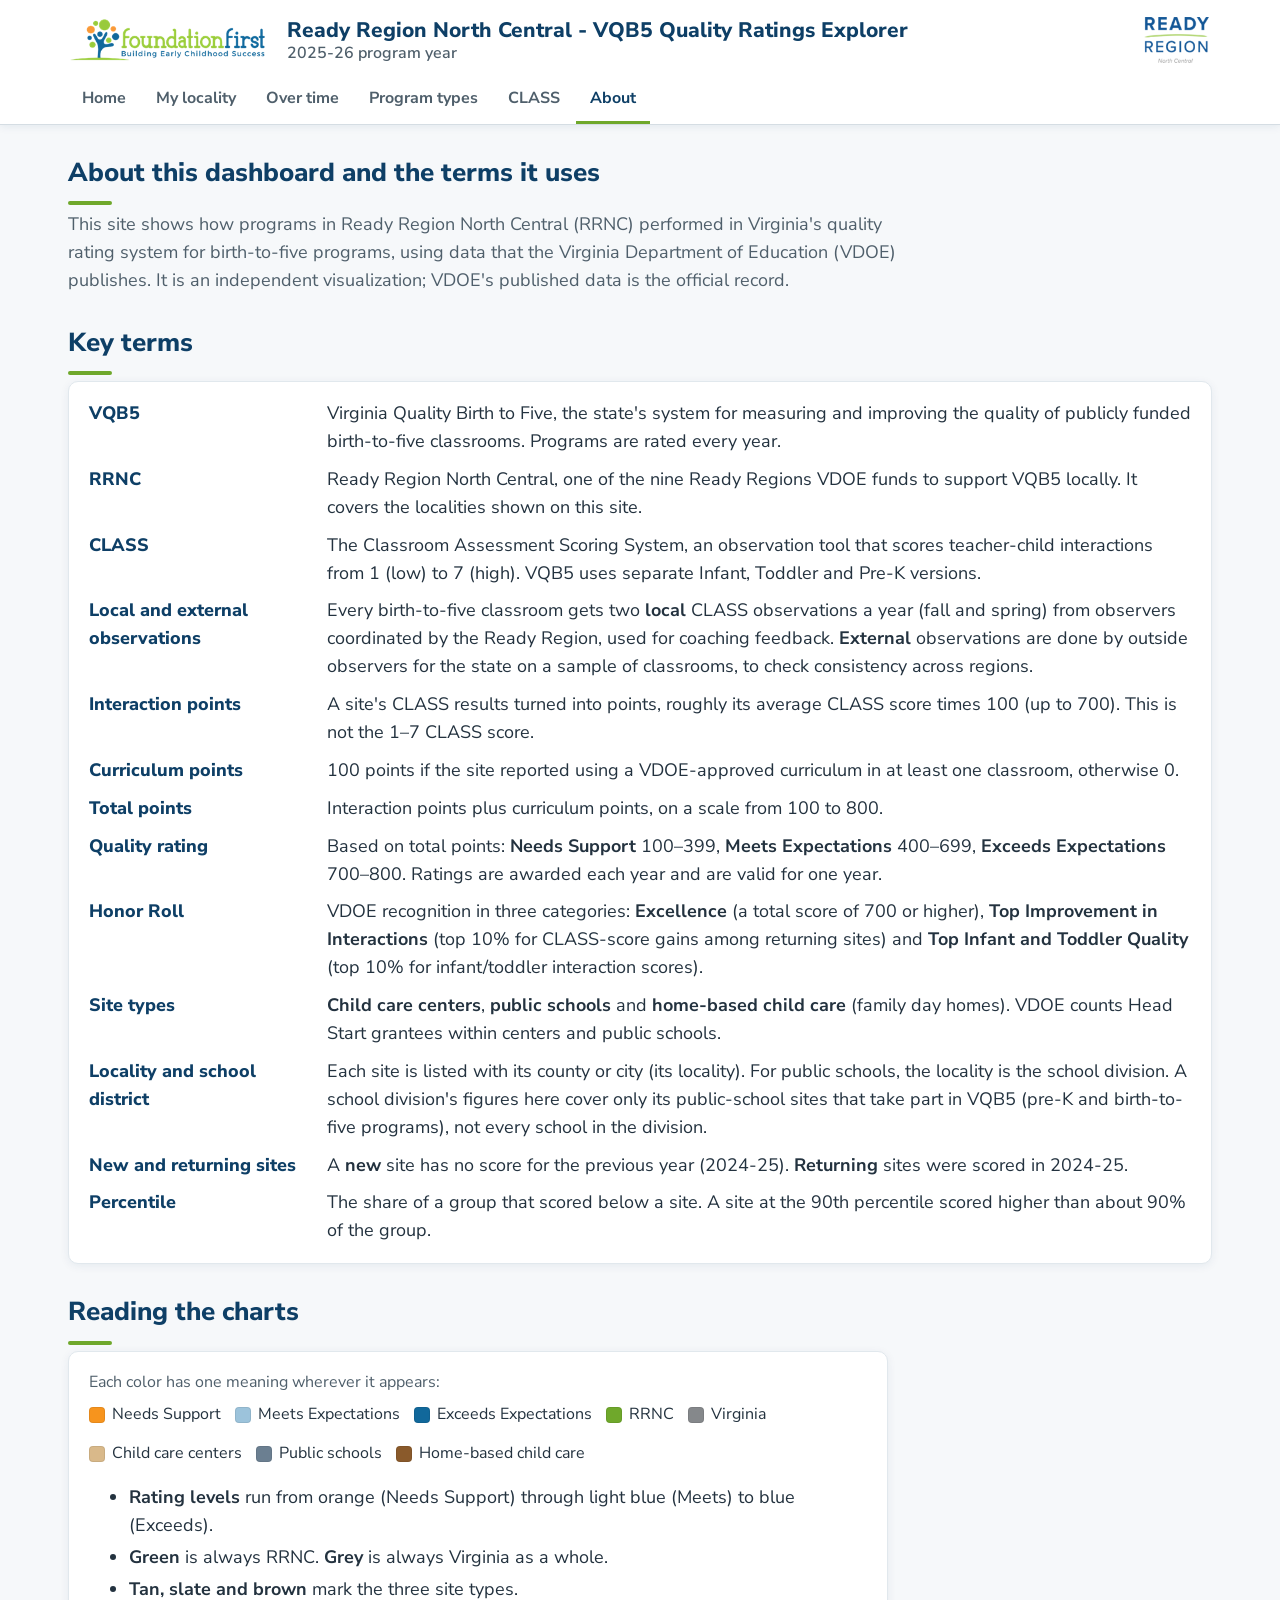
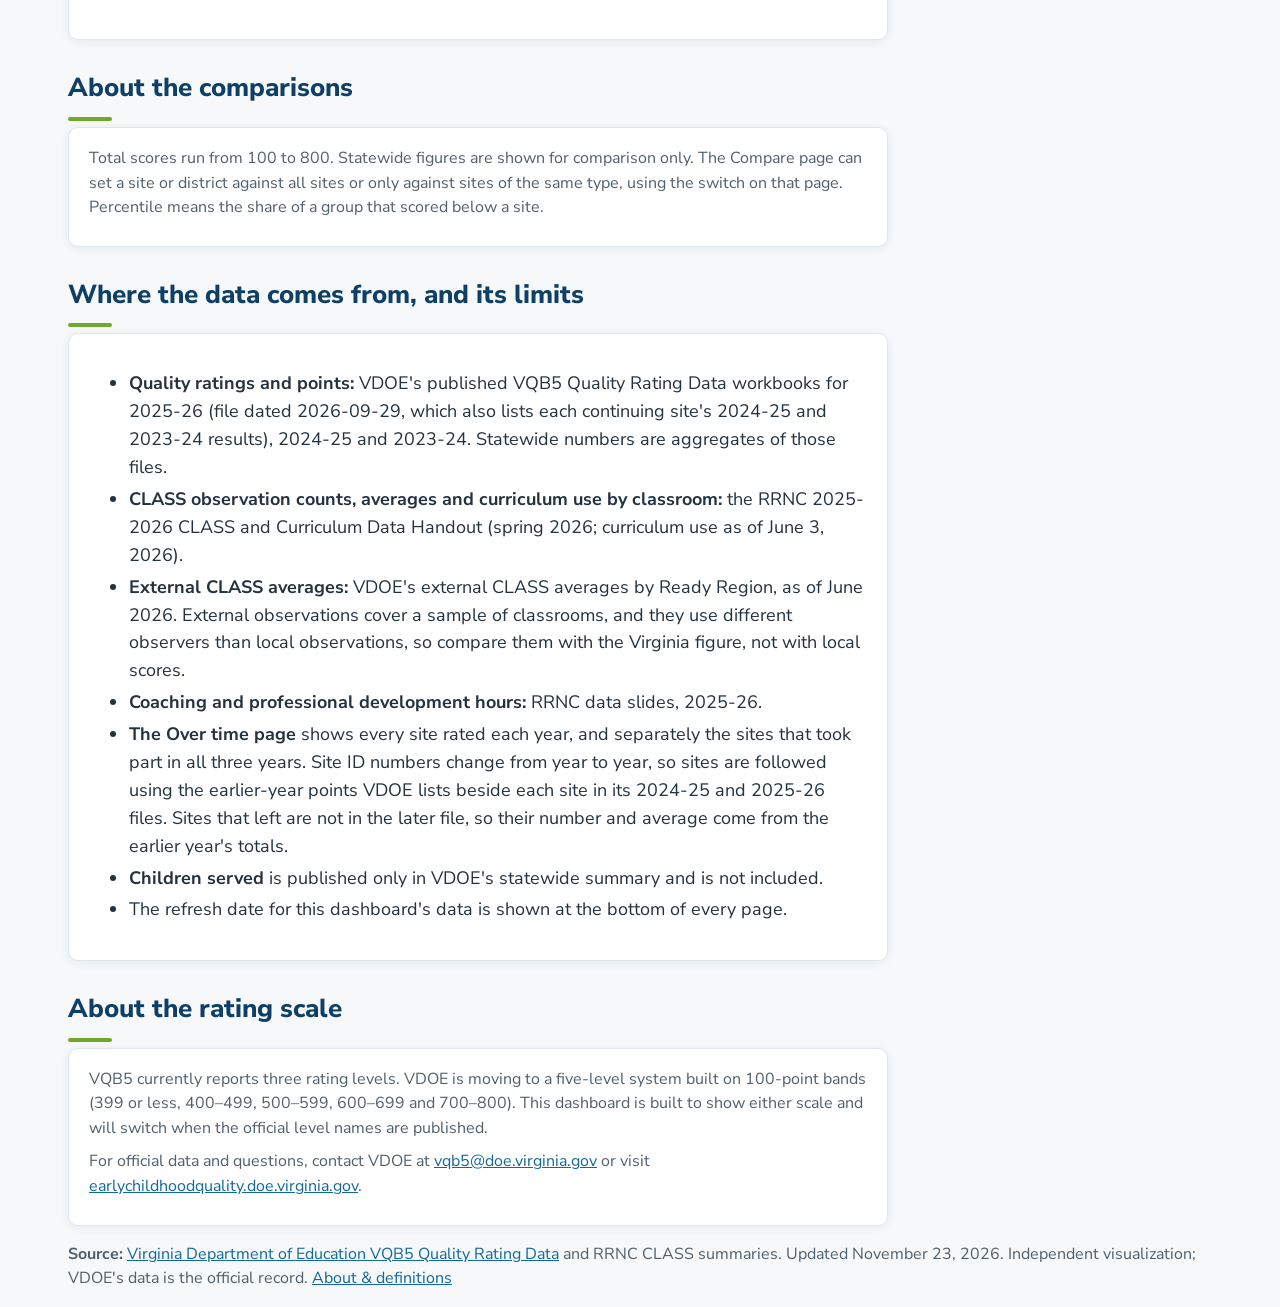
==== commit 3550e3a9: "Over time: show the whole program each year (all sites) next to the same-sites line, plus who was ne" ====
--- a/site/about.html
+++ b/site/about.html
@@ -49,7 +49,7 @@
 <li><b>CLASS observation counts, averages and curriculum use by classroom:</b> the RRNC 2025-2026 CLASS and Curriculum Data Handout (spring 2026; curriculum use as of June 3, 2026).</li>
 <li><b>External CLASS averages:</b> VDOE's external CLASS averages by Ready Region, as of June 2026. External observations cover a sample of classrooms, and they use different observers than local observations, so compare them with the Virginia figure, not with local scores.</li>
 <li><b>Coaching and professional development hours:</b> RRNC data slides, 2025-26.</li>
-<li><b>The Over time page</b> follows only sites that took part in all three years, so its counts can be lower than the counts VDOE reported for each year. Sites that have since left are not in the source file.</li>
+<li><b>The Over time page</b> shows every site rated each year, and separately the sites that took part in all three years. Site ID numbers change from year to year, so sites are followed using the earlier-year points VDOE lists beside each site in its 2024-25 and 2025-26 files. Sites that left are not in the later file, so their number and average come from the earlier year's totals.</li>
 <li><b>Children served</b> is published only in VDOE's statewide summary and is not included.</li>
 <li>The refresh date for this dashboard's data is shown at the bottom of every page.</li>
 </ul></div></section>
--- a/site/style.css
+++ b/site/style.css
@@ -10,7 +10,7 @@
 a{color:var(--blue)}
 .wrap{max-width:1180px;margin:0 auto;padding:0 18px}
 
-header{background:#fff;border-bottom:1px solid var(--line)}
+header{background:#fff;border-bottom:1px solid var(--line);box-shadow:0 2px 8px rgba(14,63,102,.08)}
 .brand{display:flex;align-items:center;gap:20px;flex-wrap:wrap;padding:14px 0 6px}
 .brand img{height:48px;width:auto;display:block}
 .brand h1{font-size:21px;line-height:1.25;margin:0;color:var(--navy);font-weight:800}
@@ -22,56 +22,61 @@
 nav a.on{color:var(--navy);border-bottom-color:var(--rrnc)}
 
 main{padding:22px 0 44px}
-.hero{background:var(--navy);color:#fff;padding:28px 0 30px}
-.hero h2{margin:0 0 8px;font-size:32px;line-height:1.25;font-weight:800;max-width:980px}
+.hero{background:var(--navy);color:#fff;padding:34px 0 62px;border-bottom:5px solid var(--rrnc)}
+.hero h2{margin:0 0 10px;font-size:34px;line-height:1.25;font-weight:800;max-width:980px}
 .hero p{margin:0;max-width:860px;font-size:20px}
 
 section{margin:28px 0 8px}
 section>h2{font-size:26px;margin:0 0 6px;color:var(--navy);font-weight:800}
+section>h2::after{content:"";display:block;width:44px;height:4px;background:var(--rrnc);border-radius:2px;margin-top:8px}
 section>.lead{margin:0 0 14px;color:var(--mute);max-width:860px}
 
 /* plain tiles and cards: thin border, small radius, no shadow */
 .kpis{display:grid;grid-template-columns:repeat(auto-fit,minmax(168px,1fr));gap:12px;margin:0 0 20px}
-.kpi,.card{background:var(--card);border:1px solid var(--line);border-radius:6px;padding:16px 18px}
+.kpi,.card{background:var(--card);border:1px solid #e1e8ed;border-radius:10px;padding:18px 20px;box-shadow:0 2px 10px rgba(14,63,102,.07)}
+.hero ~ main .kpis{margin-top:-40px}
 .kpi b{display:block;font-size:34px;line-height:1.15;color:var(--navy);font-weight:800}
 .kpi span{color:var(--mute);font-size:16px;font-weight:600}
 .dot{display:inline-block;width:13px;height:13px;border-radius:2px;margin-right:8px;vertical-align:-1px}
 .grid{display:grid;grid-template-columns:repeat(auto-fit,minmax(min(100%,500px),1fr));gap:16px}
 .card h3{font-size:20px;margin:0 0 6px;color:var(--navy);font-weight:800}
 .card p{margin:0 0 8px;color:var(--mute);font-size:16px}
-.insight{margin:12px 0 0;color:var(--ink);font-size:17px}
+.insight{margin:14px 0 0;color:var(--ink);font-size:17px;background:#eef4f8;border-radius:8px;padding:12px 16px}
 .chart{width:100%;height:370px}.tall{height:480px}.short{height:310px}
 
 /* the one-sentence answer on each page: just large text */
-.answer{font-size:23px;line-height:1.4;color:var(--navy);margin:0 0 20px;max-width:920px}
+.answer{font-size:23px;line-height:1.4;color:var(--navy);margin:0 0 20px;max-width:960px;background:var(--card);border:1px solid #e1e8ed;border-radius:10px;padding:20px 24px;box-shadow:0 2px 10px rgba(14,63,102,.07)}
 .answer b{font-weight:800}
-.pick{background:var(--card);border:1px solid var(--line);border-radius:6px;padding:14px 16px;margin:0 0 18px;max-width:660px}
+.pick{background:var(--card);border:1px solid #e1e8ed;border-radius:10px;padding:16px 18px;margin:0 0 18px;max-width:660px;box-shadow:0 2px 10px rgba(14,63,102,.07)}
 .pick label{font-size:17px;color:var(--navy)}
 .pick select{font-size:18px;padding:10px 12px;width:100%}
 
 /* Home: question list */
 .qgrid{display:grid;grid-template-columns:repeat(auto-fit,minmax(min(100%,300px),1fr));gap:12px}
-a.qcard{display:block;text-decoration:none;color:var(--navy);background:var(--card);border:1px solid var(--line);border-radius:6px;padding:18px 20px;font-size:20px;font-weight:800;line-height:1.3}
-a.qcard:hover,a.qcard:focus-visible{border-color:var(--navy);text-decoration:underline}
+a.qcard{display:flex;align-items:center;justify-content:space-between;gap:14px;text-decoration:none;color:var(--navy);background:var(--card);border:1px solid #e1e8ed;border-radius:10px;padding:22px 24px;font-size:20px;font-weight:800;line-height:1.3;box-shadow:0 2px 10px rgba(14,63,102,.07);transition:transform .15s,box-shadow .15s,border-color .15s}
+a.qcard::after{content:"";flex:none;width:11px;height:11px;border-right:3px solid var(--rrnc);border-top:3px solid var(--rrnc);transform:rotate(45deg)}
+a.qcard:hover,a.qcard:focus-visible{border-color:var(--rrnc);transform:translateY(-2px);box-shadow:0 6px 16px rgba(14,63,102,.13)}
 
 /* forms and buttons */
 label{display:flex;flex-direction:column;font-size:16px;font-weight:700;color:var(--mute);gap:4px}
-select,input[type=search]{font:inherit;font-size:16px;padding:9px 11px;border:1px solid #b9c5cd;border-radius:6px;background:#fff;color:var(--ink);min-width:0}
+select,input[type=search]{font:inherit;font-size:16px;padding:9px 11px;border:1px solid #b9c5cd;border-radius:8px;background:#fff;color:var(--ink);min-width:0}
 select:focus,input:focus,button:focus-visible,a:focus-visible{outline:3px solid #6FA82B88;outline-offset:1px}
-button{font:inherit;font-size:16px;font-weight:700;padding:9px 14px;border:1px solid #b9c5cd;border-radius:6px;background:#fff;color:var(--navy);cursor:pointer}
+button{font:inherit;font-size:16px;font-weight:700;padding:9px 14px;border:1px solid #b9c5cd;border-radius:8px;background:#fff;color:var(--navy);cursor:pointer}
 button:hover{border-color:var(--navy)}
 .seg,.viewseg{display:inline-flex;flex-wrap:wrap}
 .seg button,.viewseg button{border-radius:0;margin-left:-1px}
-.seg button:first-child,.viewseg button:first-child{border-radius:6px 0 0 6px;margin-left:0}
-.seg button:last-child,.viewseg button:last-child{border-radius:0 6px 6px 0}
+.seg button:first-child,.viewseg button:first-child{border-radius:8px 0 0 8px;margin-left:0}
+.seg button:last-child,.viewseg button:last-child{border-radius:0 8px 8px 0}
 .seg button.on,.viewseg button.on{background:var(--navy);border-color:var(--navy);color:#fff}
 .row{display:flex;gap:8px;align-items:center;flex-wrap:wrap;margin:0 0 10px}
 
 /* tables: plain rules, no fills */
 table{width:100%;border-collapse:collapse;font-size:16px}
 th,td{padding:9px 8px;border-bottom:1px solid var(--line);text-align:left;vertical-align:middle;line-height:1.35}
-th{color:var(--navy);font-weight:800;white-space:nowrap;border-bottom:2px solid var(--navy)}
-td:first-child,th:first-child{white-space:nowrap;padding-left:2px}
+th{color:var(--navy);font-weight:800;white-space:nowrap;background:#eef4f8;border-bottom:1px solid var(--line)}
+th:first-child{border-radius:6px 0 0 6px}th:last-child{border-radius:0 6px 6px 0}
+tbody tr:hover td{background:#f7fafc}
+td:first-child,th:first-child{white-space:nowrap;padding-left:10px}
 td.n,th.n{text-align:right;font-variant-numeric:tabular-nums;white-space:nowrap}
 tbody tr:last-child td{border-bottom:0}
 .tbl{overflow-x:auto;max-height:70vh;background:linear-gradient(to right,#fff 30%,rgba(255,255,255,0)),linear-gradient(to right,rgba(255,255,255,0),#fff 70%) 100% 0,radial-gradient(farthest-side at 0 50%,rgba(14,63,102,.22),rgba(0,0,0,0)),radial-gradient(farthest-side at 100% 50%,rgba(14,63,102,.22),rgba(0,0,0,0)) 100% 0;background-repeat:no-repeat;background-size:40px 100%,40px 100%,14px 100%,14px 100%;background-attachment:local,local,scroll,scroll}
@@ -94,7 +99,8 @@
 
 @media(max-width:640px){
   body{font-size:17px}
-  .hero h2{font-size:26px}.hero p{font-size:18px}
+  .hero{padding:26px 0 50px}.hero h2{font-size:26px}.hero p{font-size:18px}
+  .hero ~ main .kpis{margin-top:-30px}
   .brand img.rr{display:none}.chart{height:340px}
   .kpis{grid-template-columns:repeat(2,1fr)}.kpi{padding:12px 14px}.kpi b{font-size:28px}
   nav{flex-wrap:nowrap;overflow-x:auto;-webkit-overflow-scrolling:touch}nav a{white-space:nowrap}
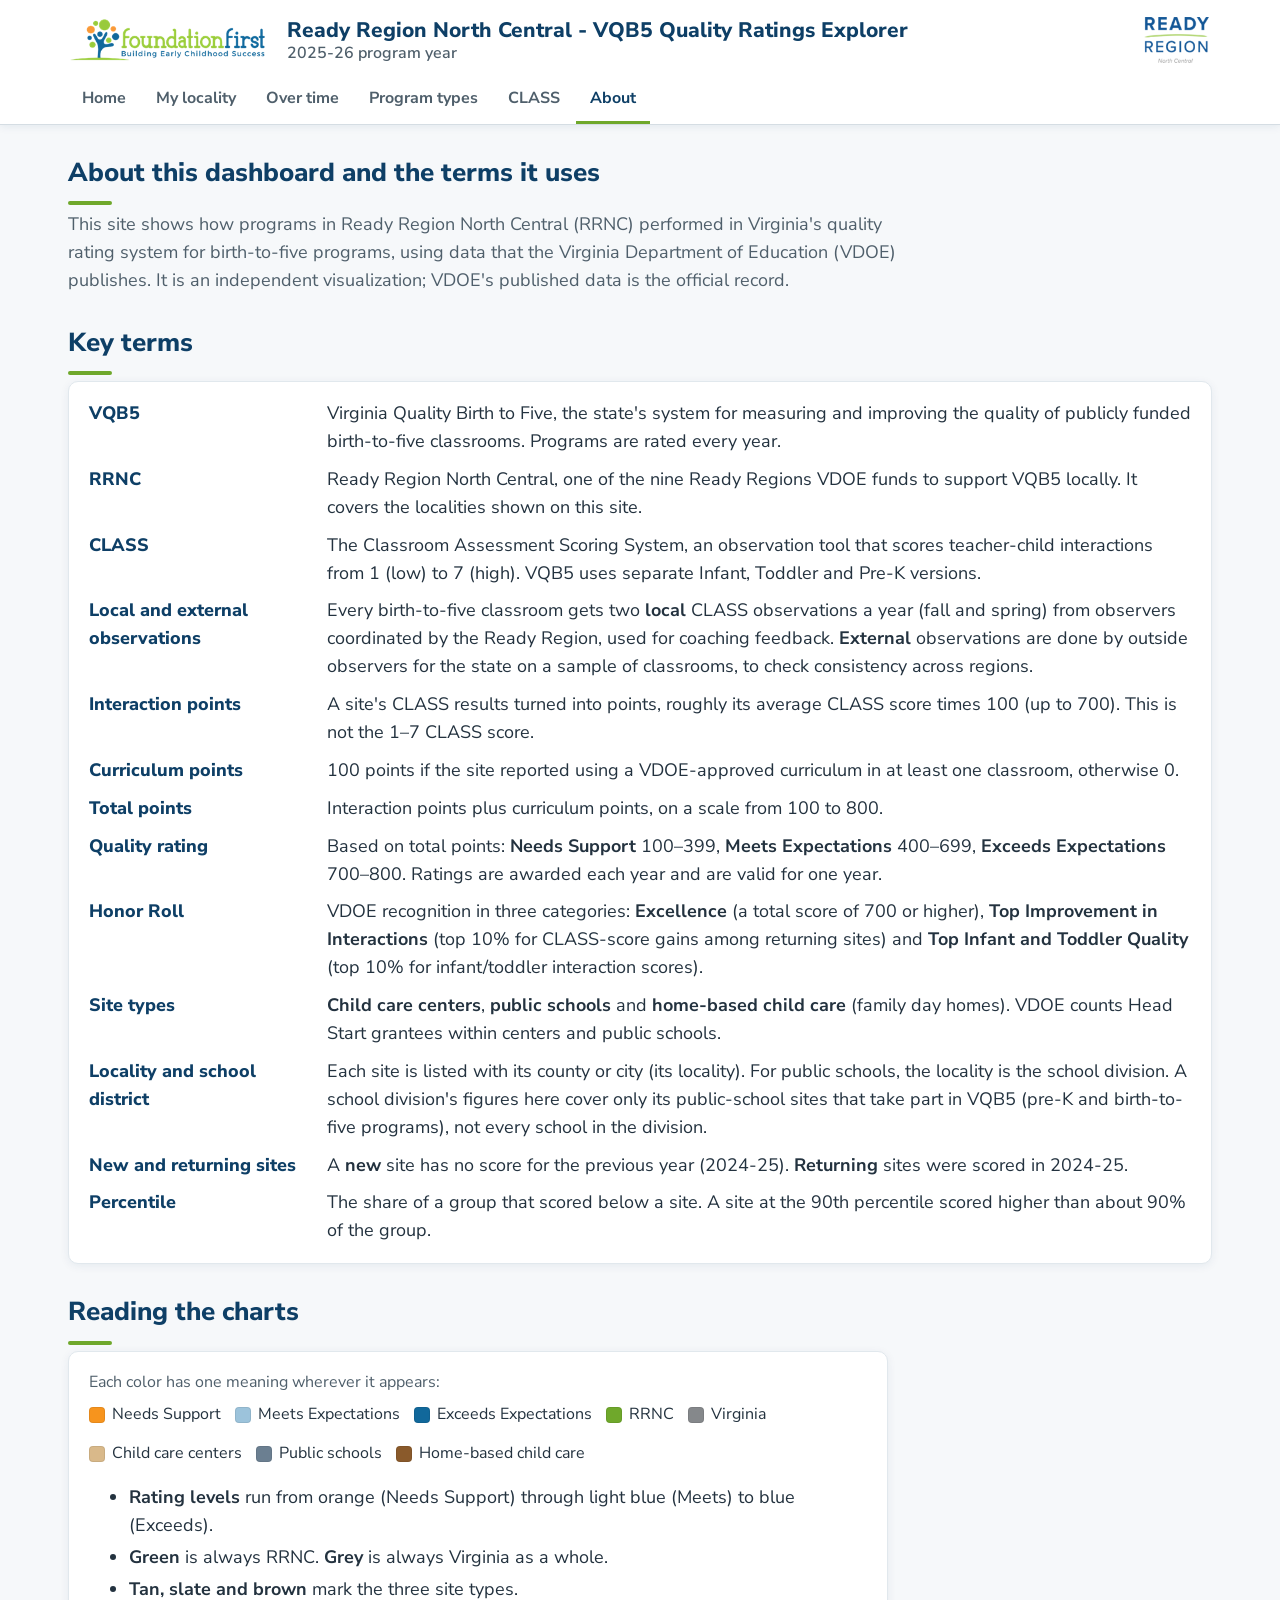
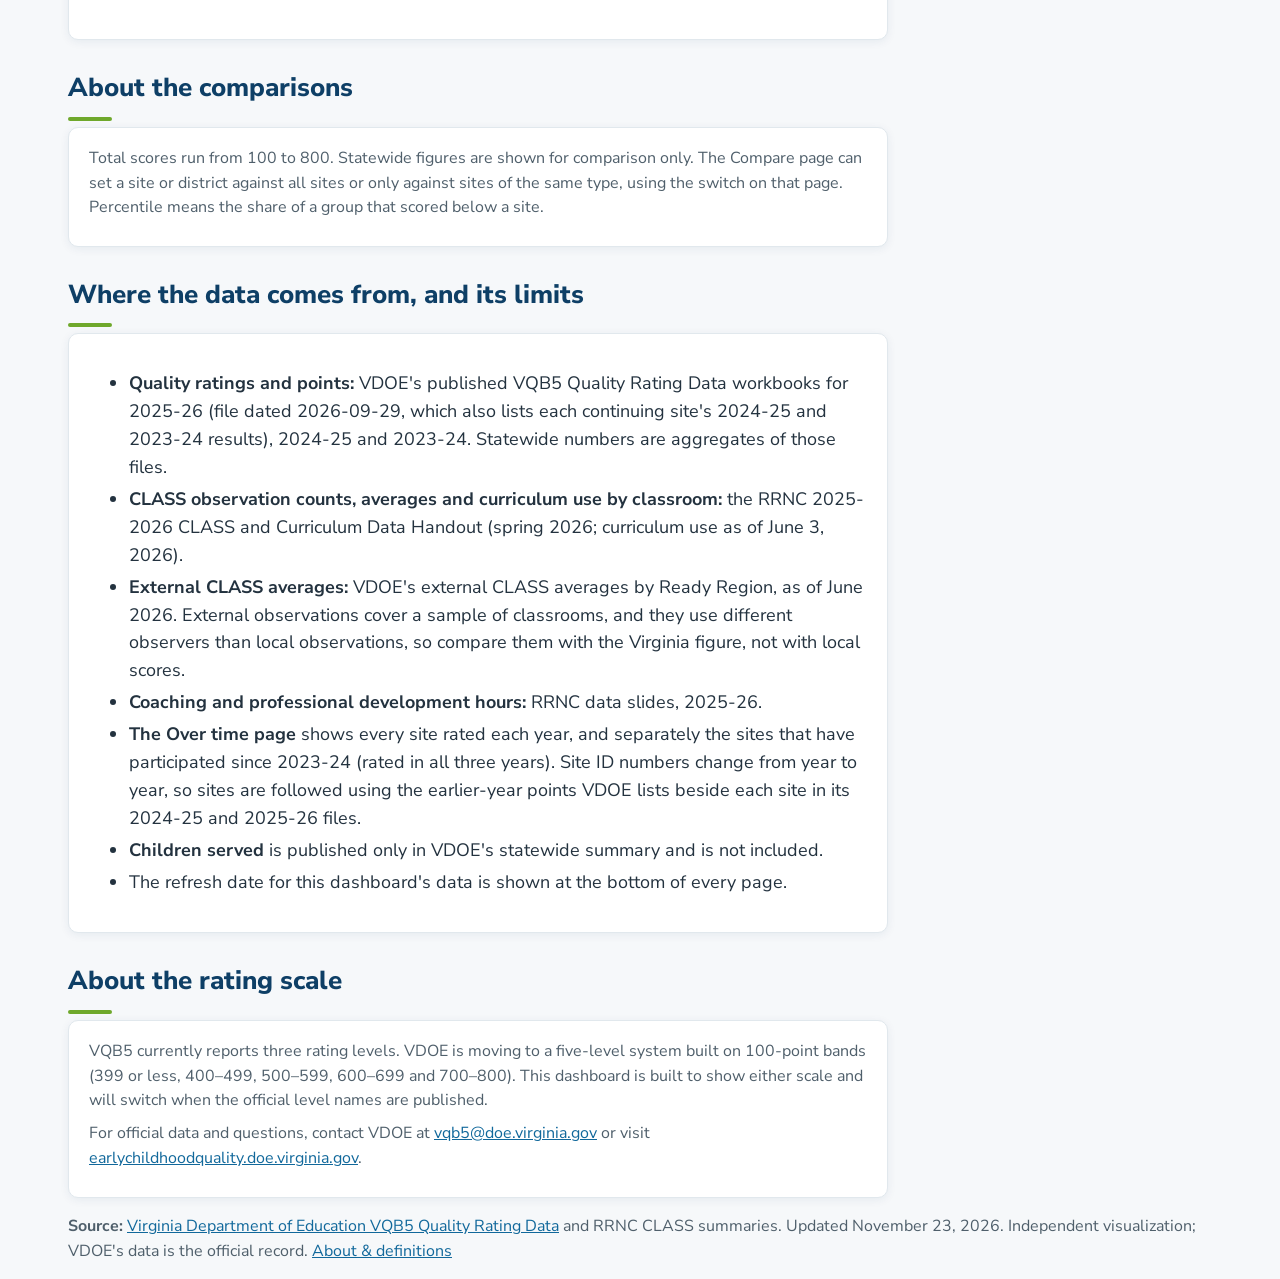
==== commit 046bf6b1: "Over time: call the 405 'participating since 2023-24'; drop all mention of sites that left" ====
--- a/site/about.html
+++ b/site/about.html
@@ -49,7 +49,7 @@
 <li><b>CLASS observation counts, averages and curriculum use by classroom:</b> the RRNC 2025-2026 CLASS and Curriculum Data Handout (spring 2026; curriculum use as of June 3, 2026).</li>
 <li><b>External CLASS averages:</b> VDOE's external CLASS averages by Ready Region, as of June 2026. External observations cover a sample of classrooms, and they use different observers than local observations, so compare them with the Virginia figure, not with local scores.</li>
 <li><b>Coaching and professional development hours:</b> RRNC data slides, 2025-26.</li>
-<li><b>The Over time page</b> shows every site rated each year, and separately the sites that took part in all three years. Site ID numbers change from year to year, so sites are followed using the earlier-year points VDOE lists beside each site in its 2024-25 and 2025-26 files. Sites that left are not in the later file, so their number and average come from the earlier year's totals.</li>
+<li><b>The Over time page</b> shows every site rated each year, and separately the sites that have participated since 2023-24 (rated in all three years). Site ID numbers change from year to year, so sites are followed using the earlier-year points VDOE lists beside each site in its 2024-25 and 2025-26 files.</li>
 <li><b>Children served</b> is published only in VDOE's statewide summary and is not included.</li>
 <li>The refresh date for this dashboard's data is shown at the bottom of every page.</li>
 </ul></div></section>
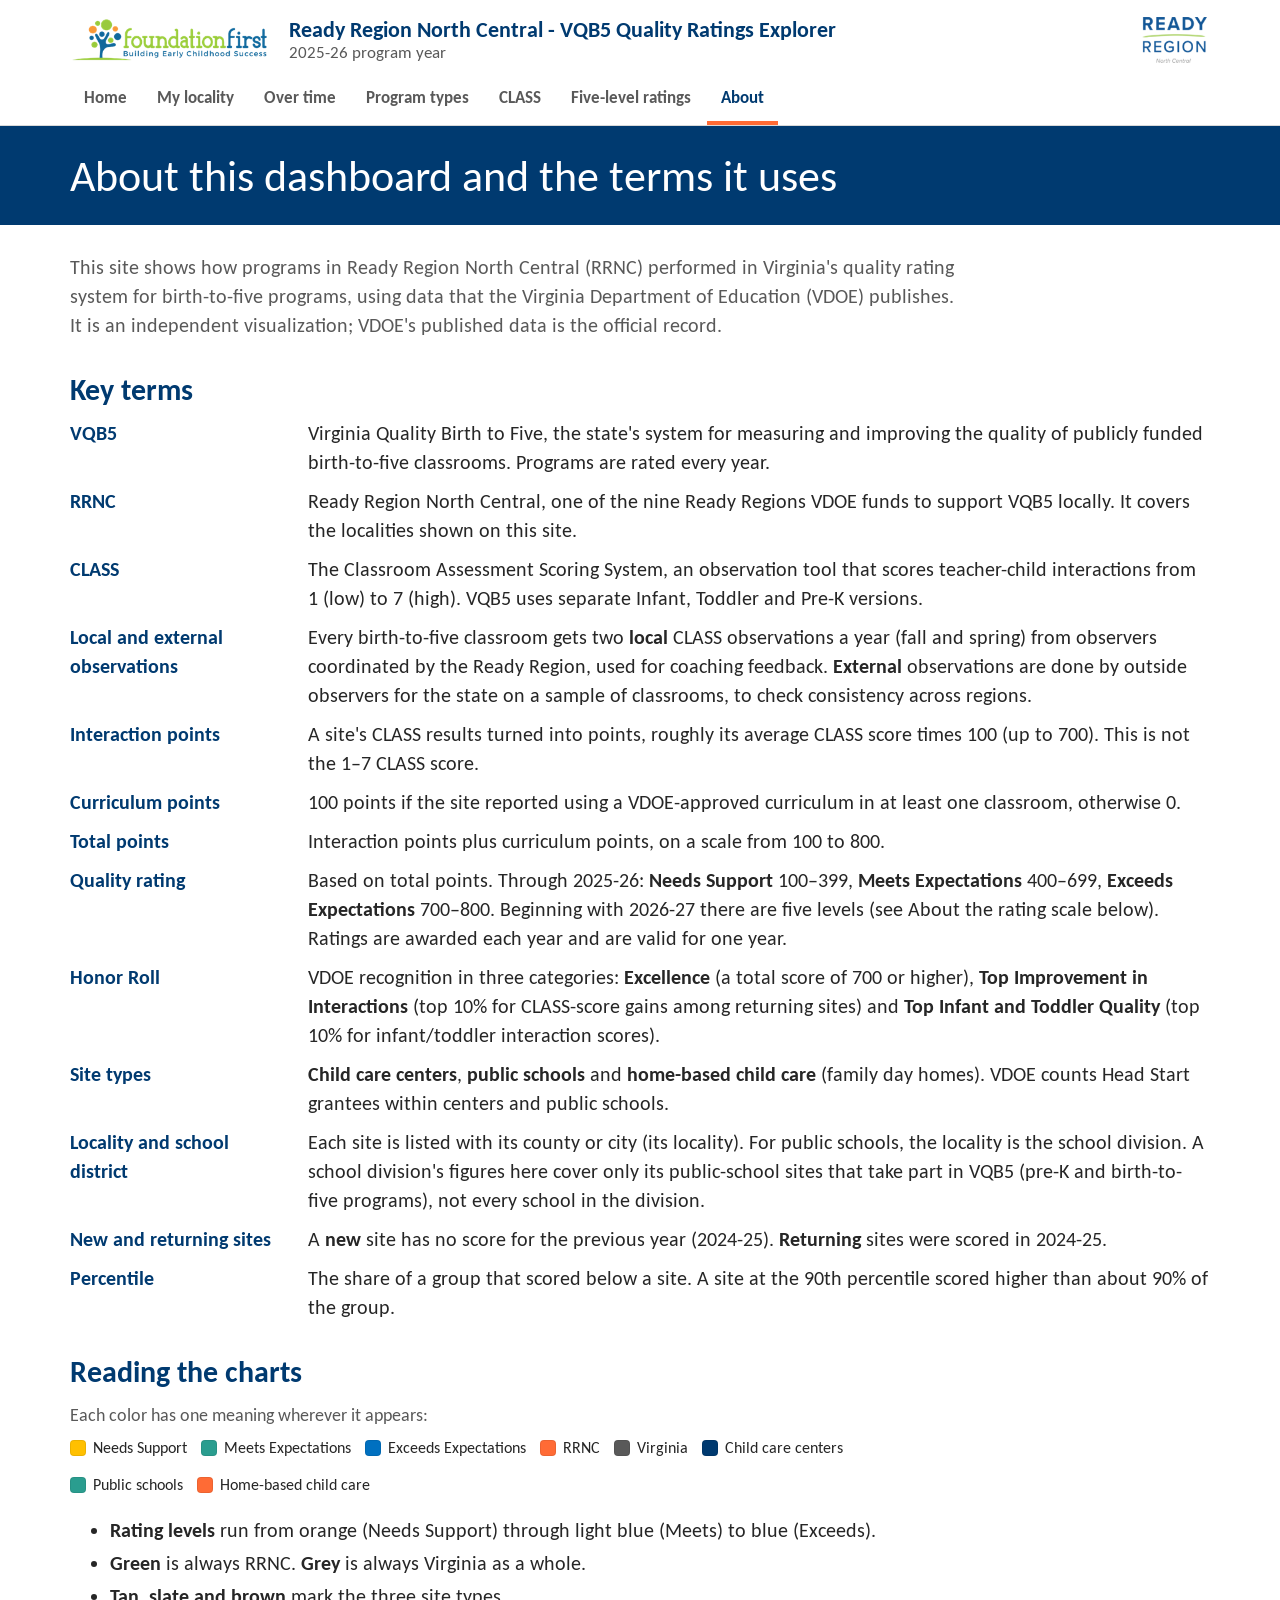
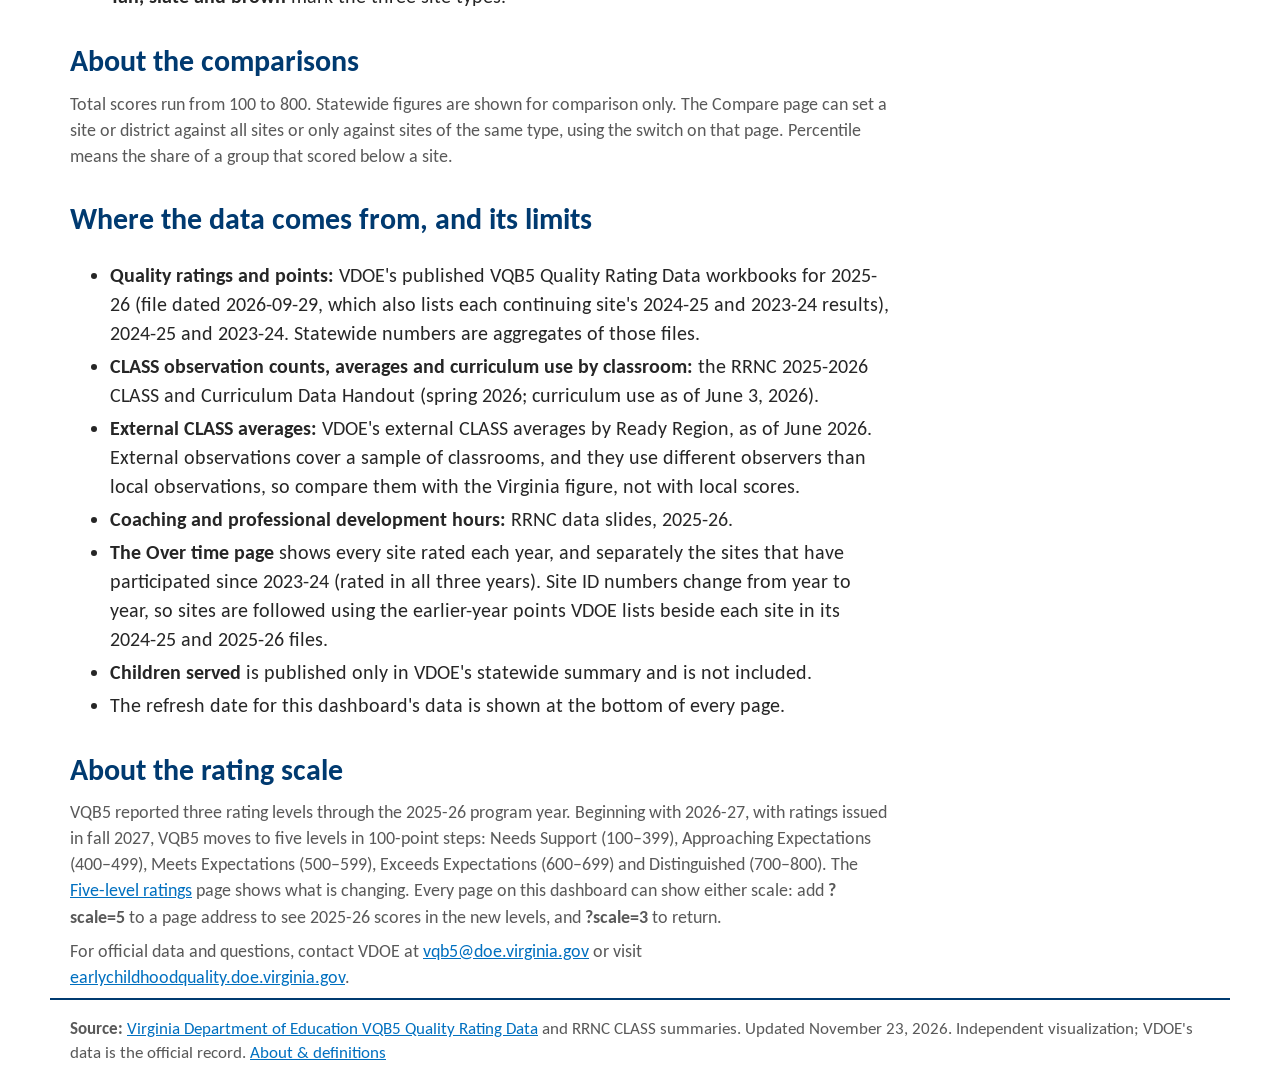
==== commit fdda18d0: "Rebuild visuals in the style of VDOE's Data Deep Dive deck; official five-level names; Five-level ra" ====
--- a/site/about.html
+++ b/site/about.html
@@ -23,7 +23,7 @@
 <dt>Interaction points</dt><dd>A site's CLASS results turned into points, roughly its average CLASS score times 100 (up to 700). This is not the 1–7 CLASS score.</dd>
 <dt>Curriculum points</dt><dd>100 points if the site reported using a VDOE-approved curriculum in at least one classroom, otherwise 0.</dd>
 <dt>Total points</dt><dd>Interaction points plus curriculum points, on a scale from 100 to 800.</dd>
-<dt>Quality rating</dt><dd>Based on total points: <b>Needs Support</b> 100–399, <b>Meets Expectations</b> 400–699, <b>Exceeds Expectations</b> 700–800. Ratings are awarded each year and are valid for one year.</dd>
+<dt>Quality rating</dt><dd>Based on total points. Through 2025-26: <b>Needs Support</b> 100–399, <b>Meets Expectations</b> 400–699, <b>Exceeds Expectations</b> 700–800. Beginning with 2026-27 there are five levels (see About the rating scale below). Ratings are awarded each year and are valid for one year.</dd>
 <dt>Honor Roll</dt><dd>VDOE recognition in three categories: <b>Excellence</b> (a total score of 700 or higher), <b>Top Improvement in Interactions</b> (top 10% for CLASS-score gains among returning sites) and <b>Top Infant and Toddler Quality</b> (top 10% for infant/toddler interaction scores).</dd>
 <dt>Site types</dt><dd><b>Child care centers</b>, <b>public schools</b> and <b>home-based child care</b> (family day homes). VDOE counts Head Start grantees within centers and public schools.</dd>
 <dt>Locality and school district</dt><dd>Each site is listed with its county or city (its locality). For public schools, the locality is the school division. A school division's figures here cover only its public-school sites that take part in VQB5 (pre-K and birth-to-five programs), not every school in the division.</dd>
@@ -55,7 +55,7 @@
 </ul></div></section>
 
 <section><h2>About the rating scale</h2>
-<div class="card prose"><p>VQB5 currently reports three rating levels. VDOE is moving to a five-level system built on 100-point bands (399 or less, 400–499, 500–599, 600–699 and 700–800). This dashboard is built to show either scale and will switch when the official level names are published.</p>
+<div class="card prose"><p>VQB5 reported three rating levels through the 2025-26 program year. Beginning with 2026-27, with ratings issued in fall 2027, VQB5 moves to five levels in 100-point steps: Needs Support (100–399), Approaching Expectations (400–499), Meets Expectations (500–599), Exceeds Expectations (600–699) and Distinguished (700–800). The <a href="five-level.html">Five-level ratings</a> page shows what is changing. Every page on this dashboard can show either scale: add <b>?scale=5</b> to a page address to see 2025-26 scores in the new levels, and <b>?scale=3</b> to return.</p>
 <p>For official data and questions, contact VDOE at <a href="mailto:vqb5@doe.virginia.gov">vqb5@doe.virginia.gov</a> or visit <a href="https://earlychildhoodquality.doe.virginia.gov/quality-ratings/">earlychildhoodquality.doe.virginia.gov</a>.</p></div></section>
 </main>
 <script src="common.js"></script>
--- a/site/style.css
+++ b/site/style.css
@@ -1,109 +1,129 @@
-/* Foundation First palette (sampled from the FF / Ready Region logos).
-   Type scale: nothing on the site is smaller than 16px (charts: 14px axis text). */
+/* Visual system taken from VDOE's Fall 2026 Data Deep Dive deck: navy title bands, a bold grey takeaway sentence,
+   one exhibit on white, navy-header tables with an orange RRNC column, peach stat cells, and the dark-blue
+   Foundation First style for the opening banner. Nothing on the site is smaller than 16px. */
 :root{
-  --blue:#11689B;--navy:#0E3F66;--rrnc:#6FA82B;--orange:#F7941D;
-  --ink:#23323f;--mute:#4f5f6b;--line:#d5dde3;--bg:#f6f8fa;--card:#fff;
+  --navy:#003A70;--blue:#0070C0;--teal:#2A9D8F;--orange:#FF6B35;--amber:#FFC000;
+  --grey:#595959;--ink:#262626;--sky:#9DD0F7;--peach:#FFD699;--cream:#F3EBDD;--fbg:#064478;--line:#BFBFBF;--mist:#F2F2F2;
 }
 *{box-sizing:border-box}
 html{scroll-behavior:smooth}
-body{margin:0;background:var(--bg);color:var(--ink);font:18px/1.55 'Nunito Sans',system-ui,-apple-system,Segoe UI,Roboto,sans-serif}
+body{margin:0;background:#fff;color:var(--ink);font:20px/1.45 Calibri,Carlito,system-ui,-apple-system,"Segoe UI",Roboto,sans-serif}
 a{color:var(--blue)}
-.wrap{max-width:1180px;margin:0 auto;padding:0 18px}
+.wrap{max-width:1180px;margin:0 auto;padding:0 20px}
 
-header{background:#fff;border-bottom:1px solid var(--line);box-shadow:0 2px 8px rgba(14,63,102,.08)}
+/* header: logos and navigation on white */
+header{background:#fff;border-bottom:1px solid #d9d9d9}
 .brand{display:flex;align-items:center;gap:20px;flex-wrap:wrap;padding:14px 0 6px}
 .brand img{height:48px;width:auto;display:block}
-.brand h1{font-size:21px;line-height:1.25;margin:0;color:var(--navy);font-weight:800}
-.brand h1 small{display:block;font-weight:600;color:var(--mute);font-size:16px}
+.brand h1{font-size:22px;line-height:1.2;margin:0;color:var(--navy);font-weight:700}
+.brand h1 small{display:block;font-weight:400;color:var(--grey);font-size:17px}
 .logos{margin-left:auto;display:flex;gap:14px;align-items:center}
 nav{display:flex;gap:2px;flex-wrap:wrap;margin-top:4px}
-nav a{padding:10px 14px;color:var(--mute);text-decoration:none;font-weight:700;font-size:16px;border-bottom:3px solid transparent}
+nav a{padding:10px 14px;color:var(--grey);text-decoration:none;font-weight:700;font-size:17px;border-bottom:4px solid transparent}
 nav a:hover{color:var(--navy)}
-nav a.on{color:var(--navy);border-bottom-color:var(--rrnc)}
+nav a.on{color:var(--navy);border-bottom-color:var(--orange)}
 
-main{padding:22px 0 44px}
-.hero{background:var(--navy);color:#fff;padding:34px 0 62px;border-bottom:5px solid var(--rrnc)}
-.hero h2{margin:0 0 10px;font-size:34px;line-height:1.25;font-weight:800;max-width:980px}
-.hero p{margin:0;max-width:860px;font-size:20px}
+/* the navy title band that tops every data slide */
+.band{background:var(--navy);padding:26px 0 24px}
+.band h1{margin:0;color:#fff;font-weight:400;font-size:44px;line-height:1.12}
+main{padding:22px 0 48px}
 
+/* Foundation First opening banner: dark blue, four-colour top stripe, cream text */
+.hero{position:relative;color:var(--cream);padding:46px 0 34px;background:var(--fbg) url("data:image/svg+xml,%3Csvg xmlns='http://www.w3.org/2000/svg' viewBox='0 0 1200 400' preserveAspectRatio='none'%3E%3Cpath d='M0 290 C200 230 400 350 600 290 S1000 230 1200 290 V400 H0Z' fill='%23ffffff' fill-opacity='.045'/%3E%3Cpath d='M0 335 C250 285 450 385 700 335 S1050 285 1200 335 V400 H0Z' fill='%23ffffff' fill-opacity='.055'/%3E%3C/svg%3E") no-repeat bottom/cover}
+.hero::before{content:"";position:absolute;left:0;right:0;top:0;height:9px;background:linear-gradient(90deg,#0B5CAD 0 25%,#1E90E0 25% 50%,#7AB648 50% 75%,#F59B2E 75% 100%)}
+.hero h2{margin:0 0 16px;font-size:44px;line-height:1.15;font-weight:700;color:var(--cream)}
+.hero p{margin:14px 0 0;max-width:900px;font-size:23px}
+.callout{border:2px solid rgba(243,235,221,.75);padding:16px 22px;font-size:27px;line-height:1.3;font-weight:400;text-align:center;max-width:1000px;margin:0 auto 22px}
+.hero .callout b{font-weight:700}
+
+/* the deck's stat table: navy label cell above a peach value cell */
+.statrow{display:grid;grid-template-columns:repeat(auto-fit,minmax(160px,1fr));margin:0 0 22px;border:1px solid var(--navy)}
+.stat{border-right:1px solid var(--navy)}.stat:last-child{border-right:0}
+.stat .sl{background:var(--navy);color:#fff;font-weight:700;font-size:18px;line-height:1.2;padding:9px 10px;text-align:center;min-height:62px;display:flex;align-items:center;justify-content:center}
+.stat .sv{background:var(--peach);color:#0B5CAD;font-size:38px;line-height:1;padding:14px 8px 15px;text-align:center}
+.hero .statrow{border-color:rgba(243,235,221,.75);margin-bottom:0}.hero .stat{border-color:rgba(243,235,221,.75)}
+.dot{display:inline-block;width:14px;height:14px;border-radius:2px;margin-right:8px;flex:none}
+
+/* sections and exhibits sit on white; the takeaway is bold grey, exactly as under each slide title */
 section{margin:28px 0 8px}
-section>h2{font-size:26px;margin:0 0 6px;color:var(--navy);font-weight:800}
-section>h2::after{content:"";display:block;width:44px;height:4px;background:var(--rrnc);border-radius:2px;margin-top:8px}
-section>.lead{margin:0 0 14px;color:var(--mute);max-width:860px}
+section>h2{font-size:30px;margin:0 0 8px;color:var(--navy);font-weight:700}
+section>.lead{margin:0 0 14px;color:var(--grey);max-width:900px}
+.answer{font-size:28px;line-height:1.3;font-weight:700;color:var(--grey);margin:0 0 22px;max-width:1040px}
+.answer b{color:var(--ink)}
+.grid{display:grid;grid-template-columns:repeat(auto-fit,minmax(min(100%,500px),1fr));gap:26px}
+.card{background:#fff;padding:0}
+.card h3{font-size:24px;margin:0 0 8px;color:var(--navy);font-weight:700}
+.card p{margin:0 0 8px;color:var(--grey);font-size:18px}
+.insight{margin:12px 0 0;color:var(--grey);font-size:19px}
+.chart{width:100%;height:380px}.tall{height:480px}.short{height:330px}
+.tldr{margin:0 0 24px;padding:0;list-style:none;max-width:1040px}
+.tldr li{font-size:25px;line-height:1.3;font-weight:700;color:var(--grey);margin:0 0 12px;padding-left:30px;position:relative}
+.tldr li::before{content:"";position:absolute;left:4px;top:11px;width:12px;height:12px;background:var(--orange)}
 
-/* plain tiles and cards: thin border, small radius, no shadow */
-.kpis{display:grid;grid-template-columns:repeat(auto-fit,minmax(168px,1fr));gap:12px;margin:0 0 20px}
-.kpi,.card{background:var(--card);border:1px solid #e1e8ed;border-radius:10px;padding:18px 20px;box-shadow:0 2px 10px rgba(14,63,102,.07)}
-.hero ~ main .kpis{margin-top:-40px}
-.kpi b{display:block;font-size:34px;line-height:1.15;color:var(--navy);font-weight:800}
-.kpi span{color:var(--mute);font-size:16px;font-weight:600}
-.dot{display:inline-block;width:13px;height:13px;border-radius:2px;margin-right:8px;vertical-align:-1px}
-.grid{display:grid;grid-template-columns:repeat(auto-fit,minmax(min(100%,500px),1fr));gap:16px}
-.card h3{font-size:20px;margin:0 0 6px;color:var(--navy);font-weight:800}
-.card p{margin:0 0 8px;color:var(--mute);font-size:16px}
-.insight{margin:14px 0 0;color:var(--ink);font-size:17px;background:#eef4f8;border-radius:8px;padding:12px 16px}
-.chart{width:100%;height:370px}.tall{height:480px}.short{height:310px}
+/* tables: navy header cells, thin navy rules, bold grey first column, orange RRNC header, sky average column */
+table{width:100%;border-collapse:collapse;font-size:18px}
+th,td{padding:10px 10px;border:1px solid var(--navy);text-align:left;vertical-align:middle;line-height:1.3;background:#fff}
+th{background:var(--navy);color:#fff;font-weight:700;white-space:nowrap}
+th.rr{background:var(--orange);color:#fff}
+th.hl{background:var(--sky);color:var(--navy)}
+td.hl{background:var(--mist);font-weight:700}
+td:first-child{font-weight:700;color:var(--grey);white-space:nowrap}
+th:first-child{white-space:nowrap}
+td.n,th.n{text-align:center;font-variant-numeric:tabular-nums;white-space:nowrap}
+tr.grp th{background:#fff;color:var(--navy);text-align:center;border-bottom:0}
+.tbl{overflow-x:auto;max-height:70vh}
+.tbl.wrap1 td:first-child{white-space:normal;min-width:150px}
 
-/* the one-sentence answer on each page: just large text */
-.answer{font-size:23px;line-height:1.4;color:var(--navy);margin:0 0 20px;max-width:960px;background:var(--card);border:1px solid #e1e8ed;border-radius:10px;padding:20px 24px;box-shadow:0 2px 10px rgba(14,63,102,.07)}
-.answer b{font-weight:800}
-.pick{background:var(--card);border:1px solid #e1e8ed;border-radius:10px;padding:16px 18px;margin:0 0 18px;max-width:660px;box-shadow:0 2px 10px rgba(14,63,102,.07)}
-.pick label{font-size:17px;color:var(--navy)}
-.pick select{font-size:18px;padding:10px 12px;width:100%}
-
-/* Home: question list */
-.qgrid{display:grid;grid-template-columns:repeat(auto-fit,minmax(min(100%,300px),1fr));gap:12px}
-a.qcard{display:flex;align-items:center;justify-content:space-between;gap:14px;text-decoration:none;color:var(--navy);background:var(--card);border:1px solid #e1e8ed;border-radius:10px;padding:22px 24px;font-size:20px;font-weight:800;line-height:1.3;box-shadow:0 2px 10px rgba(14,63,102,.07);transition:transform .15s,box-shadow .15s,border-color .15s}
-a.qcard::after{content:"";flex:none;width:11px;height:11px;border-right:3px solid var(--rrnc);border-top:3px solid var(--rrnc);transform:rotate(45deg)}
-a.qcard:hover,a.qcard:focus-visible{border-color:var(--rrnc);transform:translateY(-2px);box-shadow:0 6px 16px rgba(14,63,102,.13)}
-
-/* forms and buttons */
-label{display:flex;flex-direction:column;font-size:16px;font-weight:700;color:var(--mute);gap:4px}
-select,input[type=search]{font:inherit;font-size:16px;padding:9px 11px;border:1px solid #b9c5cd;border-radius:8px;background:#fff;color:var(--ink);min-width:0}
-select:focus,input:focus,button:focus-visible,a:focus-visible{outline:3px solid #6FA82B88;outline-offset:1px}
-button{font:inherit;font-size:16px;font-weight:700;padding:9px 14px;border:1px solid #b9c5cd;border-radius:8px;background:#fff;color:var(--navy);cursor:pointer}
-button:hover{border-color:var(--navy)}
+/* controls */
+.pick{margin:0 0 22px;max-width:680px}
+.pick label{font-size:19px;color:var(--navy);font-weight:700}
+.pick select{font-size:20px;padding:11px 12px;width:100%;border:2px solid var(--navy)}
+label{display:flex;flex-direction:column;font-size:17px;font-weight:700;color:var(--grey);gap:4px}
+select,input[type=search]{font:inherit;font-size:18px;padding:9px 11px;border:2px solid var(--navy);border-radius:0;background:#fff;color:var(--ink);min-width:0}
+select:focus,input:focus,button:focus-visible,a:focus-visible{outline:3px solid #FF6B3588;outline-offset:2px}
+button{font:inherit;font-size:18px;font-weight:700;padding:9px 16px;border:2px solid var(--navy);border-radius:0;background:#fff;color:var(--navy);cursor:pointer}
+button:hover{background:#EAF3FB}
 .seg,.viewseg{display:inline-flex;flex-wrap:wrap}
-.seg button,.viewseg button{border-radius:0;margin-left:-1px}
-.seg button:first-child,.viewseg button:first-child{border-radius:8px 0 0 8px;margin-left:0}
-.seg button:last-child,.viewseg button:last-child{border-radius:0 8px 8px 0}
-.seg button.on,.viewseg button.on{background:var(--navy);border-color:var(--navy);color:#fff}
+.seg button,.viewseg button{margin-left:-2px}
+.seg button:first-child,.viewseg button:first-child{margin-left:0}
+.seg button.on,.viewseg button.on{background:var(--navy);color:#fff}
 .row{display:flex;gap:8px;align-items:center;flex-wrap:wrap;margin:0 0 10px}
 
-/* tables: plain rules, no fills */
-table{width:100%;border-collapse:collapse;font-size:16px}
-th,td{padding:9px 8px;border-bottom:1px solid var(--line);text-align:left;vertical-align:middle;line-height:1.35}
-th{color:var(--navy);font-weight:800;white-space:nowrap;background:#eef4f8;border-bottom:1px solid var(--line)}
-th:first-child{border-radius:6px 0 0 6px}th:last-child{border-radius:0 6px 6px 0}
-tbody tr:hover td{background:#f7fafc}
-td:first-child,th:first-child{white-space:nowrap;padding-left:10px}
-td.n,th.n{text-align:right;font-variant-numeric:tabular-nums;white-space:nowrap}
-tbody tr:last-child td{border-bottom:0}
-.tbl{overflow-x:auto;max-height:70vh;background:linear-gradient(to right,#fff 30%,rgba(255,255,255,0)),linear-gradient(to right,rgba(255,255,255,0),#fff 70%) 100% 0,radial-gradient(farthest-side at 0 50%,rgba(14,63,102,.22),rgba(0,0,0,0)),radial-gradient(farthest-side at 100% 50%,rgba(14,63,102,.22),rgba(0,0,0,0)) 100% 0;background-repeat:no-repeat;background-size:40px 100%,40px 100%,14px 100%,14px 100%;background-attachment:local,local,scroll,scroll}
-.tbl.wrap1 td:first-child{white-space:normal;min-width:150px}
+/* home: question list */
+.qgrid{display:grid;grid-template-columns:repeat(auto-fit,minmax(min(100%,320px),1fr));gap:14px}
+a.qcard{display:flex;align-items:center;justify-content:space-between;gap:14px;text-decoration:none;color:var(--navy);background:#fff;border:2px solid var(--navy);padding:20px 22px;font-size:22px;font-weight:700;line-height:1.25}
+a.qcard::after{content:"";flex:none;width:12px;height:12px;border-right:4px solid var(--orange);border-top:4px solid var(--orange);transform:rotate(45deg)}
+a.qcard:hover,a.qcard:focus-visible{background:#EAF3FB}
 
-/* small print is still 16px */
-.note,.small{color:var(--mute);font-size:16px}
+/* chevron strip (five-level ratings) */
+.chevrons{display:grid;grid-template-columns:repeat(5,1fr);margin:6px 0 0}
+.chev{padding:18px 26px 18px 34px;text-align:center;font-weight:700;font-size:21px;line-height:1.2;clip-path:polygon(0 0,calc(100% - 24px) 0,100% 50%,calc(100% - 24px) 100%,0 100%,24px 50%)}
+.chev:first-child{clip-path:polygon(0 0,calc(100% - 24px) 0,100% 50%,calc(100% - 24px) 100%,0 100%)}
+.chev small{display:block;font-size:19px;font-weight:700;margin-top:4px}
+.chevtext{display:grid;grid-template-columns:repeat(5,1fr);gap:0;margin:14px 0 0;text-align:center;color:var(--navy);font-size:19px;line-height:1.3}
+.chevtext div{padding:0 12px}
+@media(max-width:900px){.chevrons,.chevtext{grid-template-columns:1fr}.chev,.chev:first-child{clip-path:none;padding:14px}.chevtext div{padding:8px 0 14px}}
+
+.note,.small{color:var(--grey);font-size:17px}
 .small{margin:6px 0 14px}
-.smalln{color:var(--mute);font-size:16px;margin:0 0 12px}
-footer{color:var(--mute);font-size:16px;padding:0 0 36px}
-.more{margin-top:18px}.more summary{cursor:pointer;font-weight:800;color:var(--navy);padding:10px 0;font-size:18px}
-.preview-banner{background:#fff4e0;border-bottom:1px solid #f3d29a;color:#6a3b00;font-size:16px;padding:8px 0}.preview-banner a{color:#6a3b00;font-weight:800}
+.smalln{color:var(--grey);font-size:17px;margin:0 0 12px}
+footer{color:var(--grey);font-size:17px;padding:14px 0 38px;border-top:2px solid var(--navy);margin-top:34px}
+.more{margin-top:18px}.more summary{cursor:pointer;font-weight:700;color:var(--navy);padding:10px 0;font-size:22px}
+.preview-banner{background:#FFF1D6;border-bottom:2px solid var(--amber);color:#5a3a00;font-size:17px;padding:8px 0}.preview-banner a{color:#5a3a00;font-weight:700}
 
-/* filter bar (only used on pages that enable it) */
-#filters{background:#fff;border-bottom:1px solid var(--line)}
+/* filter bar (only on pages that enable it) */
+#filters{background:#fff;border-bottom:1px solid #d9d9d9}
 #filters .bar{display:flex;align-items:center;justify-content:space-between;padding:8px 0;gap:10px;flex-wrap:wrap}
-#count{color:var(--blue);font-weight:800;font-size:16px}
-#filters .grid-f{display:none;grid-template-columns:repeat(auto-fit,minmax(190px,1fr));gap:10px;padding:8px 0 14px;align-items:end}
+#count{color:var(--navy);font-weight:700;font-size:17px}
+#filters .grid-f{display:none;grid-template-columns:repeat(auto-fit,minmax(200px,1fr));gap:10px;padding:8px 0 14px;align-items:end}
 #filters.open .grid-f{display:grid}
 
 @media(max-width:640px){
-  body{font-size:17px}
-  .hero{padding:26px 0 50px}.hero h2{font-size:26px}.hero p{font-size:18px}
-  .hero ~ main .kpis{margin-top:-30px}
-  .brand img.rr{display:none}.chart{height:340px}
-  .kpis{grid-template-columns:repeat(2,1fr)}.kpi{padding:12px 14px}.kpi b{font-size:28px}
+  body{font-size:18px}
+  .band h1{font-size:30px}.hero h2{font-size:30px}.hero p{font-size:20px}.callout{font-size:21px;padding:12px 14px}
+  .answer{font-size:23px}.tldr li{font-size:21px}
+  .brand img.rr{display:none}.chart{height:350px}
+  .statrow{grid-template-columns:repeat(2,1fr)}.stat:nth-child(2n){border-right:0}.stat{border-bottom:1px solid var(--navy)}.stat .sv{font-size:30px}
   nav{flex-wrap:nowrap;overflow-x:auto;-webkit-overflow-scrolling:touch}nav a{white-space:nowrap}
-  .answer{font-size:21px}
 }
-@media print{#filters,nav,.seg,.viewseg{display:none}body{background:#fff}}
+@media print{#filters,nav,.seg,.viewseg{display:none}}
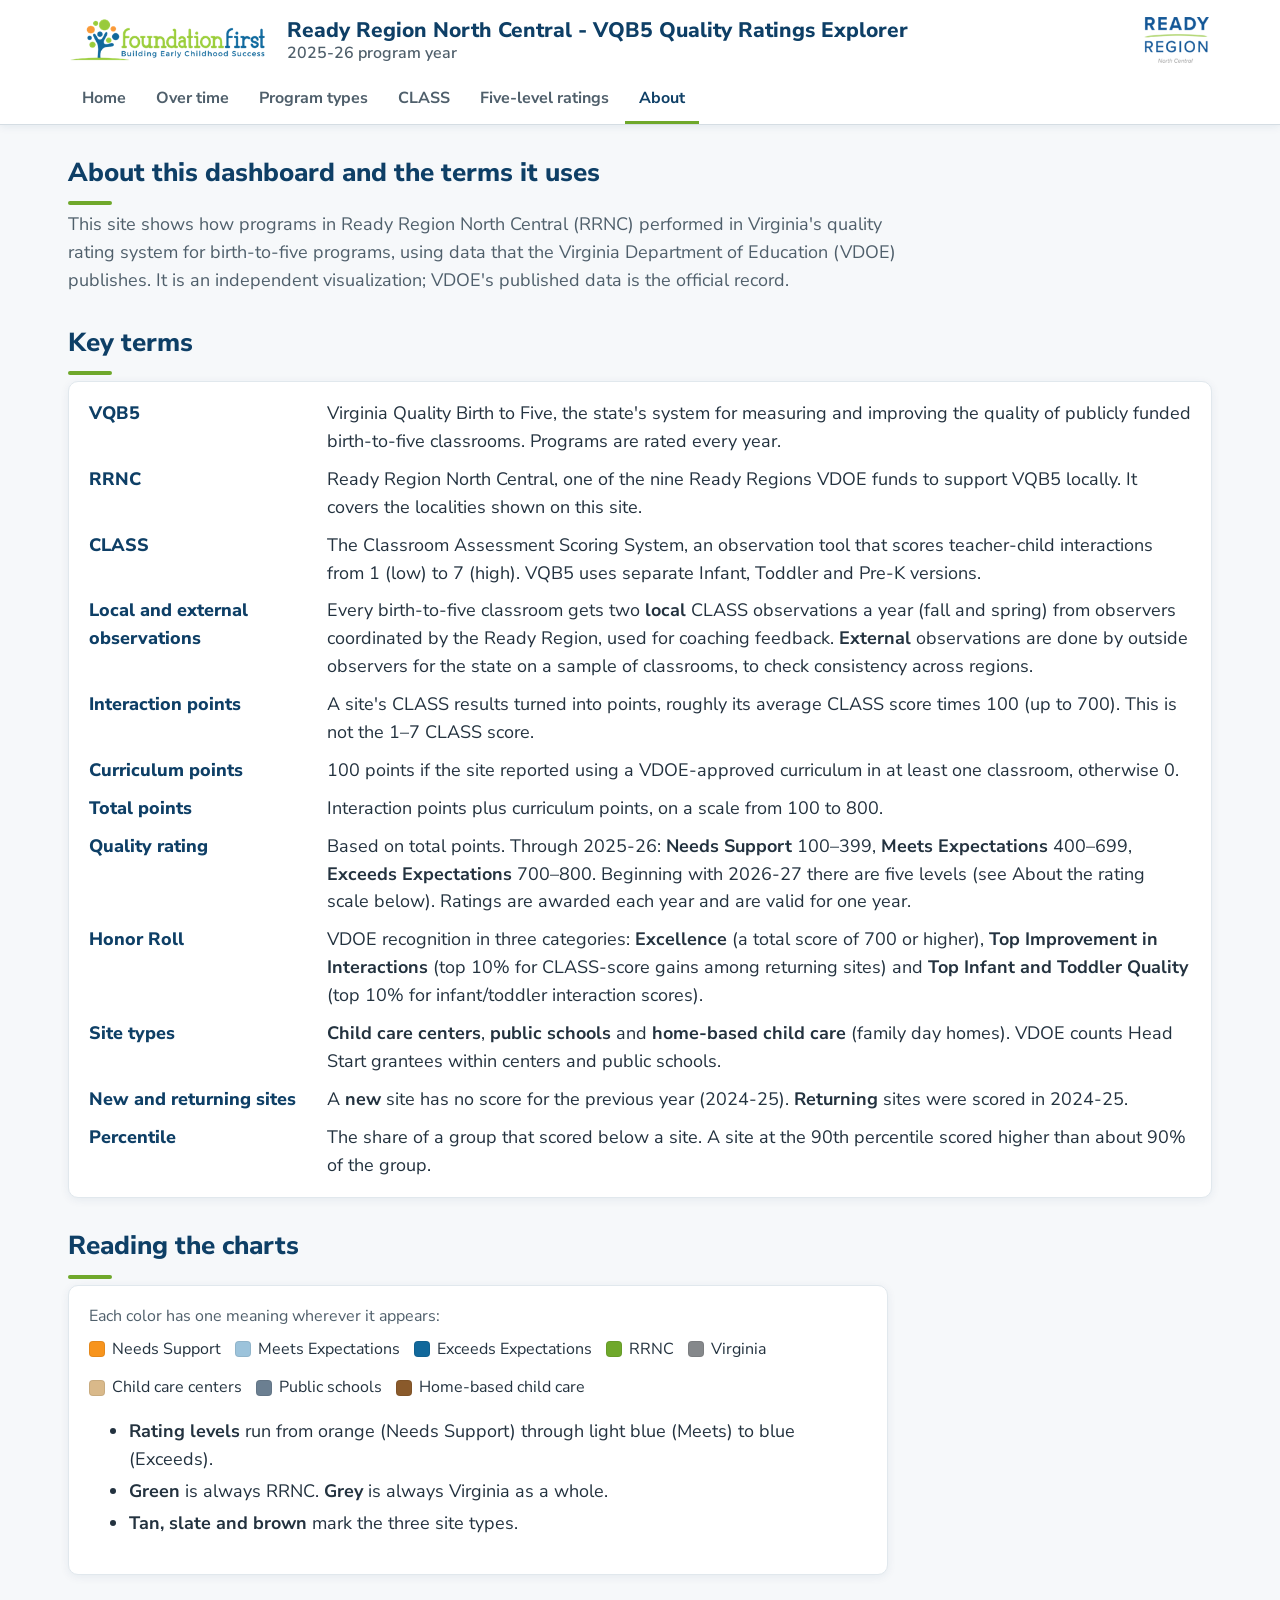
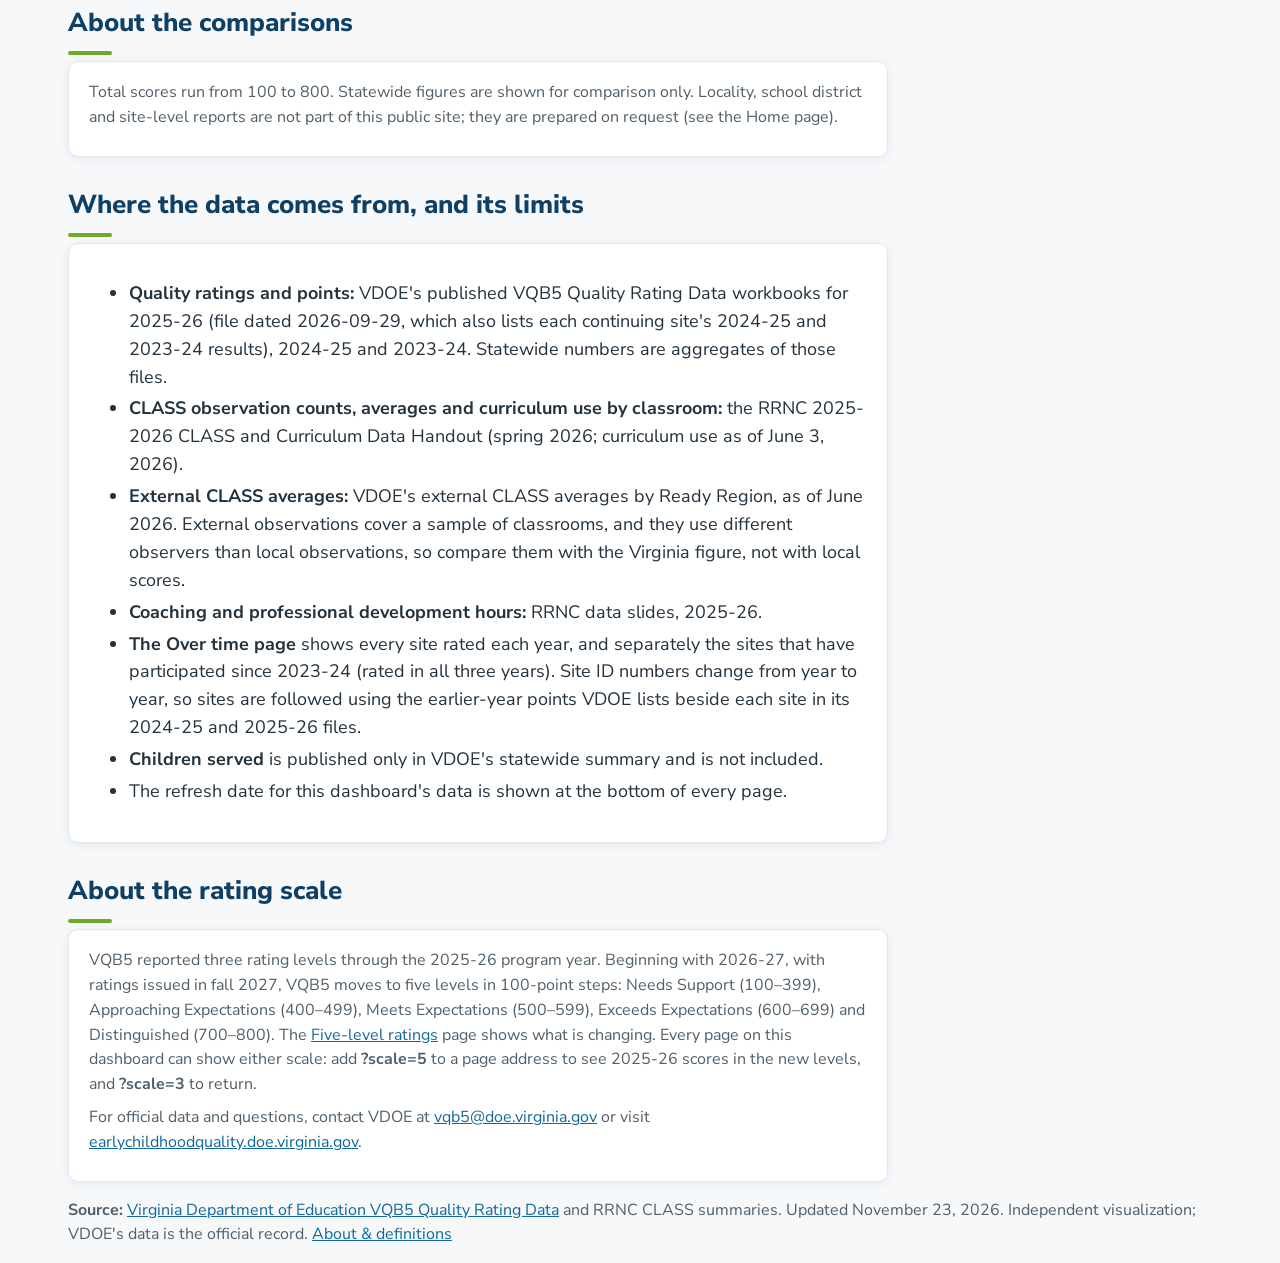
==== commit 78e29a4f: "Public site is region-vs-state only: remove locality/compare pages and site-level data; add request " ====
--- a/site/about.html
+++ b/site/about.html
@@ -26,7 +26,6 @@
 <dt>Quality rating</dt><dd>Based on total points. Through 2025-26: <b>Needs Support</b> 100–399, <b>Meets Expectations</b> 400–699, <b>Exceeds Expectations</b> 700–800. Beginning with 2026-27 there are five levels (see About the rating scale below). Ratings are awarded each year and are valid for one year.</dd>
 <dt>Honor Roll</dt><dd>VDOE recognition in three categories: <b>Excellence</b> (a total score of 700 or higher), <b>Top Improvement in Interactions</b> (top 10% for CLASS-score gains among returning sites) and <b>Top Infant and Toddler Quality</b> (top 10% for infant/toddler interaction scores).</dd>
 <dt>Site types</dt><dd><b>Child care centers</b>, <b>public schools</b> and <b>home-based child care</b> (family day homes). VDOE counts Head Start grantees within centers and public schools.</dd>
-<dt>Locality and school district</dt><dd>Each site is listed with its county or city (its locality). For public schools, the locality is the school division. A school division's figures here cover only its public-school sites that take part in VQB5 (pre-K and birth-to-five programs), not every school in the division.</dd>
 <dt>New and returning sites</dt><dd>A <b>new</b> site has no score for the previous year (2024-25). <b>Returning</b> sites were scored in 2024-25.</dd>
 <dt>Percentile</dt><dd>The share of a group that scored below a site. A site at the 90th percentile scored higher than about 90% of the group.</dd>
 </dl></div></section>
@@ -41,7 +40,7 @@
 </ul></div></section>
 
 <section><h2>About the comparisons</h2>
-<div class="card prose"><p>Total scores run from 100 to 800. Statewide figures are shown for comparison only. The Compare page can set a site or district against all sites or only against sites of the same type, using the switch on that page. Percentile means the share of a group that scored below a site.</p></div></section>
+<div class="card prose"><p>Total scores run from 100 to 800. Statewide figures are shown for comparison only. Locality, school district and site-level reports are not part of this public site; they are prepared on request (see the Home page).</p></div></section>
 
 <section><h2>Where the data comes from, and its limits</h2>
 <div class="card prose"><ul>
--- a/site/style.css
+++ b/site/style.css
@@ -1,129 +1,124 @@
-/* Visual system taken from VDOE's Fall 2026 Data Deep Dive deck: navy title bands, a bold grey takeaway sentence,
-   one exhibit on white, navy-header tables with an orange RRNC column, peach stat cells, and the dark-blue
-   Foundation First style for the opening banner. Nothing on the site is smaller than 16px. */
+/* Foundation First palette (sampled from the FF / Ready Region logos).
+   Type scale: nothing on the site is smaller than 16px (charts: 14px axis text). */
 :root{
-  --navy:#003A70;--blue:#0070C0;--teal:#2A9D8F;--orange:#FF6B35;--amber:#FFC000;
-  --grey:#595959;--ink:#262626;--sky:#9DD0F7;--peach:#FFD699;--cream:#F3EBDD;--fbg:#064478;--line:#BFBFBF;--mist:#F2F2F2;
+  --blue:#11689B;--navy:#0E3F66;--rrnc:#6FA82B;--orange:#F7941D;
+  --ink:#23323f;--mute:#4f5f6b;--line:#d5dde3;--bg:#f6f8fa;--card:#fff;
 }
 *{box-sizing:border-box}
 html{scroll-behavior:smooth}
-body{margin:0;background:#fff;color:var(--ink);font:20px/1.45 Calibri,Carlito,system-ui,-apple-system,"Segoe UI",Roboto,sans-serif}
+body{margin:0;background:var(--bg);color:var(--ink);font:18px/1.55 'Nunito Sans',system-ui,-apple-system,Segoe UI,Roboto,sans-serif}
 a{color:var(--blue)}
-.wrap{max-width:1180px;margin:0 auto;padding:0 20px}
+.wrap{max-width:1180px;margin:0 auto;padding:0 18px}
 
-/* header: logos and navigation on white */
-header{background:#fff;border-bottom:1px solid #d9d9d9}
+header{background:#fff;border-bottom:1px solid var(--line);box-shadow:0 2px 8px rgba(14,63,102,.08)}
 .brand{display:flex;align-items:center;gap:20px;flex-wrap:wrap;padding:14px 0 6px}
 .brand img{height:48px;width:auto;display:block}
-.brand h1{font-size:22px;line-height:1.2;margin:0;color:var(--navy);font-weight:700}
-.brand h1 small{display:block;font-weight:400;color:var(--grey);font-size:17px}
+.brand h1{font-size:21px;line-height:1.25;margin:0;color:var(--navy);font-weight:800}
+.brand h1 small{display:block;font-weight:600;color:var(--mute);font-size:16px}
 .logos{margin-left:auto;display:flex;gap:14px;align-items:center}
 nav{display:flex;gap:2px;flex-wrap:wrap;margin-top:4px}
-nav a{padding:10px 14px;color:var(--grey);text-decoration:none;font-weight:700;font-size:17px;border-bottom:4px solid transparent}
+nav a{padding:10px 14px;color:var(--mute);text-decoration:none;font-weight:700;font-size:16px;border-bottom:3px solid transparent}
 nav a:hover{color:var(--navy)}
-nav a.on{color:var(--navy);border-bottom-color:var(--orange)}
+nav a.on{color:var(--navy);border-bottom-color:var(--rrnc)}
 
-/* the navy title band that tops every data slide */
-.band{background:var(--navy);padding:26px 0 24px}
-.band h1{margin:0;color:#fff;font-weight:400;font-size:44px;line-height:1.12}
-main{padding:22px 0 48px}
+main{padding:22px 0 44px}
+.hero{background:var(--navy);color:#fff;padding:34px 0 62px;border-bottom:5px solid var(--rrnc)}
+.hero h2{margin:0 0 10px;font-size:34px;line-height:1.25;font-weight:800;max-width:980px}
+.hero p{margin:0;max-width:860px;font-size:20px}
 
-/* Foundation First opening banner: dark blue, four-colour top stripe, cream text */
-.hero{position:relative;color:var(--cream);padding:46px 0 34px;background:var(--fbg) url("data:image/svg+xml,%3Csvg xmlns='http://www.w3.org/2000/svg' viewBox='0 0 1200 400' preserveAspectRatio='none'%3E%3Cpath d='M0 290 C200 230 400 350 600 290 S1000 230 1200 290 V400 H0Z' fill='%23ffffff' fill-opacity='.045'/%3E%3Cpath d='M0 335 C250 285 450 385 700 335 S1050 285 1200 335 V400 H0Z' fill='%23ffffff' fill-opacity='.055'/%3E%3C/svg%3E") no-repeat bottom/cover}
-.hero::before{content:"";position:absolute;left:0;right:0;top:0;height:9px;background:linear-gradient(90deg,#0B5CAD 0 25%,#1E90E0 25% 50%,#7AB648 50% 75%,#F59B2E 75% 100%)}
-.hero h2{margin:0 0 16px;font-size:44px;line-height:1.15;font-weight:700;color:var(--cream)}
-.hero p{margin:14px 0 0;max-width:900px;font-size:23px}
-.callout{border:2px solid rgba(243,235,221,.75);padding:16px 22px;font-size:27px;line-height:1.3;font-weight:400;text-align:center;max-width:1000px;margin:0 auto 22px}
-.hero .callout b{font-weight:700}
+section{margin:28px 0 8px}
+section>h2{font-size:26px;margin:0 0 6px;color:var(--navy);font-weight:800}
+section>h2::after{content:"";display:block;width:44px;height:4px;background:var(--rrnc);border-radius:2px;margin-top:8px}
+section>.lead{margin:0 0 14px;color:var(--mute);max-width:860px}
 
-/* the deck's stat table: navy label cell above a peach value cell */
-.statrow{display:grid;grid-template-columns:repeat(auto-fit,minmax(160px,1fr));margin:0 0 22px;border:1px solid var(--navy)}
-.stat{border-right:1px solid var(--navy)}.stat:last-child{border-right:0}
-.stat .sl{background:var(--navy);color:#fff;font-weight:700;font-size:18px;line-height:1.2;padding:9px 10px;text-align:center;min-height:62px;display:flex;align-items:center;justify-content:center}
-.stat .sv{background:var(--peach);color:#0B5CAD;font-size:38px;line-height:1;padding:14px 8px 15px;text-align:center}
-.hero .statrow{border-color:rgba(243,235,221,.75);margin-bottom:0}.hero .stat{border-color:rgba(243,235,221,.75)}
-.dot{display:inline-block;width:14px;height:14px;border-radius:2px;margin-right:8px;flex:none}
+/* plain tiles and cards: thin border, small radius, no shadow */
+.kpis{display:grid;grid-template-columns:repeat(auto-fit,minmax(168px,1fr));gap:12px;margin:0 0 20px}
+.kpi,.card{background:var(--card);border:1px solid #e1e8ed;border-radius:10px;padding:18px 20px;box-shadow:0 2px 10px rgba(14,63,102,.07)}
+.hero ~ main .kpis{margin-top:-40px}
+.kpi b{display:block;font-size:34px;line-height:1.15;color:var(--navy);font-weight:800}
+.kpi span{color:var(--mute);font-size:16px;font-weight:600}
+.dot{display:inline-block;width:13px;height:13px;border-radius:2px;margin-right:8px;vertical-align:-1px}
+.grid{display:grid;grid-template-columns:repeat(auto-fit,minmax(min(100%,500px),1fr));gap:16px}
+.card h3{font-size:20px;margin:0 0 6px;color:var(--navy);font-weight:800}
+.card p{margin:0 0 8px;color:var(--mute);font-size:16px}
+.insight{margin:14px 0 0;color:var(--ink);font-size:17px;background:#eef4f8;border-radius:8px;padding:12px 16px}
+.chart{width:100%;height:370px}.tall{height:480px}.short{height:310px}
 
-/* sections and exhibits sit on white; the takeaway is bold grey, exactly as under each slide title */
-section{margin:28px 0 8px}
-section>h2{font-size:30px;margin:0 0 8px;color:var(--navy);font-weight:700}
-section>.lead{margin:0 0 14px;color:var(--grey);max-width:900px}
-.answer{font-size:28px;line-height:1.3;font-weight:700;color:var(--grey);margin:0 0 22px;max-width:1040px}
-.answer b{color:var(--ink)}
-.grid{display:grid;grid-template-columns:repeat(auto-fit,minmax(min(100%,500px),1fr));gap:26px}
-.card{background:#fff;padding:0}
-.card h3{font-size:24px;margin:0 0 8px;color:var(--navy);font-weight:700}
-.card p{margin:0 0 8px;color:var(--grey);font-size:18px}
-.insight{margin:12px 0 0;color:var(--grey);font-size:19px}
-.chart{width:100%;height:380px}.tall{height:480px}.short{height:330px}
-.tldr{margin:0 0 24px;padding:0;list-style:none;max-width:1040px}
-.tldr li{font-size:25px;line-height:1.3;font-weight:700;color:var(--grey);margin:0 0 12px;padding-left:30px;position:relative}
-.tldr li::before{content:"";position:absolute;left:4px;top:11px;width:12px;height:12px;background:var(--orange)}
+/* the one-sentence answer on each page: just large text */
+.answer{font-size:23px;line-height:1.4;color:var(--navy);margin:0 0 20px;max-width:960px;background:var(--card);border:1px solid #e1e8ed;border-radius:10px;padding:20px 24px;box-shadow:0 2px 10px rgba(14,63,102,.07)}
+.answer b{font-weight:800}
+.pick{background:var(--card);border:1px solid #e1e8ed;border-radius:10px;padding:16px 18px;margin:0 0 18px;max-width:660px;box-shadow:0 2px 10px rgba(14,63,102,.07)}
+.pick label{font-size:17px;color:var(--navy)}
+.pick select{font-size:18px;padding:10px 12px;width:100%}
 
-/* tables: navy header cells, thin navy rules, bold grey first column, orange RRNC header, sky average column */
-table{width:100%;border-collapse:collapse;font-size:18px}
-th,td{padding:10px 10px;border:1px solid var(--navy);text-align:left;vertical-align:middle;line-height:1.3;background:#fff}
-th{background:var(--navy);color:#fff;font-weight:700;white-space:nowrap}
-th.rr{background:var(--orange);color:#fff}
-th.hl{background:var(--sky);color:var(--navy)}
-td.hl{background:var(--mist);font-weight:700}
-td:first-child{font-weight:700;color:var(--grey);white-space:nowrap}
-th:first-child{white-space:nowrap}
-td.n,th.n{text-align:center;font-variant-numeric:tabular-nums;white-space:nowrap}
-tr.grp th{background:#fff;color:var(--navy);text-align:center;border-bottom:0}
-.tbl{overflow-x:auto;max-height:70vh}
+/* Home: question list */
+.qgrid{display:grid;grid-template-columns:repeat(auto-fit,minmax(min(100%,300px),1fr));gap:12px}
+a.qcard{display:flex;align-items:center;justify-content:space-between;gap:14px;text-decoration:none;color:var(--navy);background:var(--card);border:1px solid #e1e8ed;border-radius:10px;padding:22px 24px;font-size:20px;font-weight:800;line-height:1.3;box-shadow:0 2px 10px rgba(14,63,102,.07);transition:transform .15s,box-shadow .15s,border-color .15s}
+a.qcard::after{content:"";flex:none;width:11px;height:11px;border-right:3px solid var(--rrnc);border-top:3px solid var(--rrnc);transform:rotate(45deg)}
+a.qcard:hover,a.qcard:focus-visible{border-color:var(--rrnc);transform:translateY(-2px);box-shadow:0 6px 16px rgba(14,63,102,.13)}
+
+/* forms and buttons */
+label{display:flex;flex-direction:column;font-size:16px;font-weight:700;color:var(--mute);gap:4px}
+select,input[type=search]{font:inherit;font-size:16px;padding:9px 11px;border:1px solid #b9c5cd;border-radius:8px;background:#fff;color:var(--ink);min-width:0}
+select:focus,input:focus,button:focus-visible,a:focus-visible{outline:3px solid #6FA82B88;outline-offset:1px}
+button{font:inherit;font-size:16px;font-weight:700;padding:9px 14px;border:1px solid #b9c5cd;border-radius:8px;background:#fff;color:var(--navy);cursor:pointer}
+button:hover{border-color:var(--navy)}
+.seg,.viewseg{display:inline-flex;flex-wrap:wrap}
+.seg button,.viewseg button{border-radius:0;margin-left:-1px}
+.seg button:first-child,.viewseg button:first-child{border-radius:8px 0 0 8px;margin-left:0}
+.seg button:last-child,.viewseg button:last-child{border-radius:0 8px 8px 0}
+.seg button.on,.viewseg button.on{background:var(--navy);border-color:var(--navy);color:#fff}
+.row{display:flex;gap:8px;align-items:center;flex-wrap:wrap;margin:0 0 10px}
+
+/* tables: plain rules, no fills */
+table{width:100%;border-collapse:collapse;font-size:16px}
+th,td{padding:9px 8px;border-bottom:1px solid var(--line);text-align:left;vertical-align:middle;line-height:1.35}
+th{color:var(--navy);font-weight:800;white-space:nowrap;background:#eef4f8;border-bottom:1px solid var(--line)}
+th:first-child{border-radius:6px 0 0 6px}th:last-child{border-radius:0 6px 6px 0}
+tbody tr:hover td{background:#f7fafc}
+td:first-child,th:first-child{white-space:nowrap;padding-left:10px}
+td.n,th.n{text-align:right;font-variant-numeric:tabular-nums;white-space:nowrap}
+tbody tr:last-child td{border-bottom:0}
+.tbl{overflow-x:auto;max-height:70vh;background:linear-gradient(to right,#fff 30%,rgba(255,255,255,0)),linear-gradient(to right,rgba(255,255,255,0),#fff 70%) 100% 0,radial-gradient(farthest-side at 0 50%,rgba(14,63,102,.22),rgba(0,0,0,0)),radial-gradient(farthest-side at 100% 50%,rgba(14,63,102,.22),rgba(0,0,0,0)) 100% 0;background-repeat:no-repeat;background-size:40px 100%,40px 100%,14px 100%,14px 100%;background-attachment:local,local,scroll,scroll}
 .tbl.wrap1 td:first-child{white-space:normal;min-width:150px}
 
-/* controls */
-.pick{margin:0 0 22px;max-width:680px}
-.pick label{font-size:19px;color:var(--navy);font-weight:700}
-.pick select{font-size:20px;padding:11px 12px;width:100%;border:2px solid var(--navy)}
-label{display:flex;flex-direction:column;font-size:17px;font-weight:700;color:var(--grey);gap:4px}
-select,input[type=search]{font:inherit;font-size:18px;padding:9px 11px;border:2px solid var(--navy);border-radius:0;background:#fff;color:var(--ink);min-width:0}
-select:focus,input:focus,button:focus-visible,a:focus-visible{outline:3px solid #FF6B3588;outline-offset:2px}
-button{font:inherit;font-size:18px;font-weight:700;padding:9px 16px;border:2px solid var(--navy);border-radius:0;background:#fff;color:var(--navy);cursor:pointer}
-button:hover{background:#EAF3FB}
-.seg,.viewseg{display:inline-flex;flex-wrap:wrap}
-.seg button,.viewseg button{margin-left:-2px}
-.seg button:first-child,.viewseg button:first-child{margin-left:0}
-.seg button.on,.viewseg button.on{background:var(--navy);color:#fff}
-.row{display:flex;gap:8px;align-items:center;flex-wrap:wrap;margin:0 0 10px}
+/* small print is still 16px */
+.note,.small{color:var(--mute);font-size:16px}
+.small{margin:6px 0 14px}
+.smalln{color:var(--mute);font-size:16px;margin:0 0 12px}
+footer{color:var(--mute);font-size:16px;padding:0 0 36px}
+.more{margin-top:18px}.more summary{cursor:pointer;font-weight:800;color:var(--navy);padding:10px 0;font-size:18px}
+.preview-banner{background:#fff4e0;border-bottom:1px solid #f3d29a;color:#6a3b00;font-size:16px;padding:8px 0}.preview-banner a{color:#6a3b00;font-weight:800}
 
-/* home: question list */
-.qgrid{display:grid;grid-template-columns:repeat(auto-fit,minmax(min(100%,320px),1fr));gap:14px}
-a.qcard{display:flex;align-items:center;justify-content:space-between;gap:14px;text-decoration:none;color:var(--navy);background:#fff;border:2px solid var(--navy);padding:20px 22px;font-size:22px;font-weight:700;line-height:1.25}
-a.qcard::after{content:"";flex:none;width:12px;height:12px;border-right:4px solid var(--orange);border-top:4px solid var(--orange);transform:rotate(45deg)}
-a.qcard:hover,a.qcard:focus-visible{background:#EAF3FB}
-
-/* chevron strip (five-level ratings) */
-.chevrons{display:grid;grid-template-columns:repeat(5,1fr);margin:6px 0 0}
-.chev{padding:18px 26px 18px 34px;text-align:center;font-weight:700;font-size:21px;line-height:1.2;clip-path:polygon(0 0,calc(100% - 24px) 0,100% 50%,calc(100% - 24px) 100%,0 100%,24px 50%)}
-.chev:first-child{clip-path:polygon(0 0,calc(100% - 24px) 0,100% 50%,calc(100% - 24px) 100%,0 100%)}
-.chev small{display:block;font-size:19px;font-weight:700;margin-top:4px}
-.chevtext{display:grid;grid-template-columns:repeat(5,1fr);gap:0;margin:14px 0 0;text-align:center;color:var(--navy);font-size:19px;line-height:1.3}
-.chevtext div{padding:0 12px}
-@media(max-width:900px){.chevrons,.chevtext{grid-template-columns:1fr}.chev,.chev:first-child{clip-path:none;padding:14px}.chevtext div{padding:8px 0 14px}}
-
-.note,.small{color:var(--grey);font-size:17px}
-.small{margin:6px 0 14px}
-.smalln{color:var(--grey);font-size:17px;margin:0 0 12px}
-footer{color:var(--grey);font-size:17px;padding:14px 0 38px;border-top:2px solid var(--navy);margin-top:34px}
-.more{margin-top:18px}.more summary{cursor:pointer;font-weight:700;color:var(--navy);padding:10px 0;font-size:22px}
-.preview-banner{background:#FFF1D6;border-bottom:2px solid var(--amber);color:#5a3a00;font-size:17px;padding:8px 0}.preview-banner a{color:#5a3a00;font-weight:700}
-
-/* filter bar (only on pages that enable it) */
-#filters{background:#fff;border-bottom:1px solid #d9d9d9}
+/* filter bar (only used on pages that enable it) */
+#filters{background:#fff;border-bottom:1px solid var(--line)}
 #filters .bar{display:flex;align-items:center;justify-content:space-between;padding:8px 0;gap:10px;flex-wrap:wrap}
-#count{color:var(--navy);font-weight:700;font-size:17px}
-#filters .grid-f{display:none;grid-template-columns:repeat(auto-fit,minmax(200px,1fr));gap:10px;padding:8px 0 14px;align-items:end}
+#count{color:var(--blue);font-weight:800;font-size:16px}
+#filters .grid-f{display:none;grid-template-columns:repeat(auto-fit,minmax(190px,1fr));gap:10px;padding:8px 0 14px;align-items:end}
 #filters.open .grid-f{display:grid}
 
 @media(max-width:640px){
-  body{font-size:18px}
-  .band h1{font-size:30px}.hero h2{font-size:30px}.hero p{font-size:20px}.callout{font-size:21px;padding:12px 14px}
-  .answer{font-size:23px}.tldr li{font-size:21px}
-  .brand img.rr{display:none}.chart{height:350px}
-  .statrow{grid-template-columns:repeat(2,1fr)}.stat:nth-child(2n){border-right:0}.stat{border-bottom:1px solid var(--navy)}.stat .sv{font-size:30px}
+  body{font-size:17px}
+  .hero{padding:26px 0 50px}.hero h2{font-size:26px}.hero p{font-size:18px}
+  .hero ~ main .kpis{margin-top:-30px}
+  .brand img.rr{display:none}.chart{height:340px}
+  .kpis{grid-template-columns:repeat(2,1fr)}.kpi{padding:12px 14px}.kpi b{font-size:28px}
   nav{flex-wrap:nowrap;overflow-x:auto;-webkit-overflow-scrolling:touch}nav a{white-space:nowrap}
+  .answer{font-size:21px}
 }
-@media print{#filters,nav,.seg,.viewseg{display:none}}
+@media print{#filters,nav,.seg,.viewseg{display:none}body{background:#fff}}
+
+/* short-version list, chevron strip and highlighted table column */
+.tldr{margin:0 0 22px;padding:0;list-style:none;max-width:960px}
+.tldr li{font-size:21px;line-height:1.4;color:var(--navy);margin:0 0 10px;padding:14px 20px 14px 46px;position:relative;background:var(--card);border:1px solid #e1e8ed;border-radius:10px;box-shadow:0 2px 10px rgba(14,63,102,.07)}
+.tldr li::before{content:"";position:absolute;left:20px;top:23px;width:12px;height:12px;background:var(--rrnc);border-radius:2px}
+th.hl{background:#dfeccb;color:var(--navy)}
+td.hl{background:#f2f8e8;font-weight:800}
+.chevrons{display:grid;grid-template-columns:repeat(5,1fr);margin:6px 0 0}
+.chev{padding:18px 26px 18px 34px;text-align:center;font-weight:800;font-size:18px;line-height:1.2;clip-path:polygon(0 0,calc(100% - 22px) 0,100% 50%,calc(100% - 22px) 100%,0 100%,22px 50%)}
+.chev:first-child{clip-path:polygon(0 0,calc(100% - 22px) 0,100% 50%,calc(100% - 22px) 100%,0 100%)}
+.chev small{display:block;font-size:16px;font-weight:700;margin-top:4px}
+.chevtext{display:grid;grid-template-columns:repeat(5,1fr);margin:14px 0 0;text-align:center;color:var(--ink);font-size:16px;line-height:1.4}
+.chevtext div{padding:0 12px}
+@media(max-width:900px){.chevrons,.chevtext{grid-template-columns:1fr}.chev,.chev:first-child{clip-path:none;padding:14px}.chevtext div{padding:8px 0 14px}}
+@media(max-width:640px){.tldr li{font-size:18px}}
